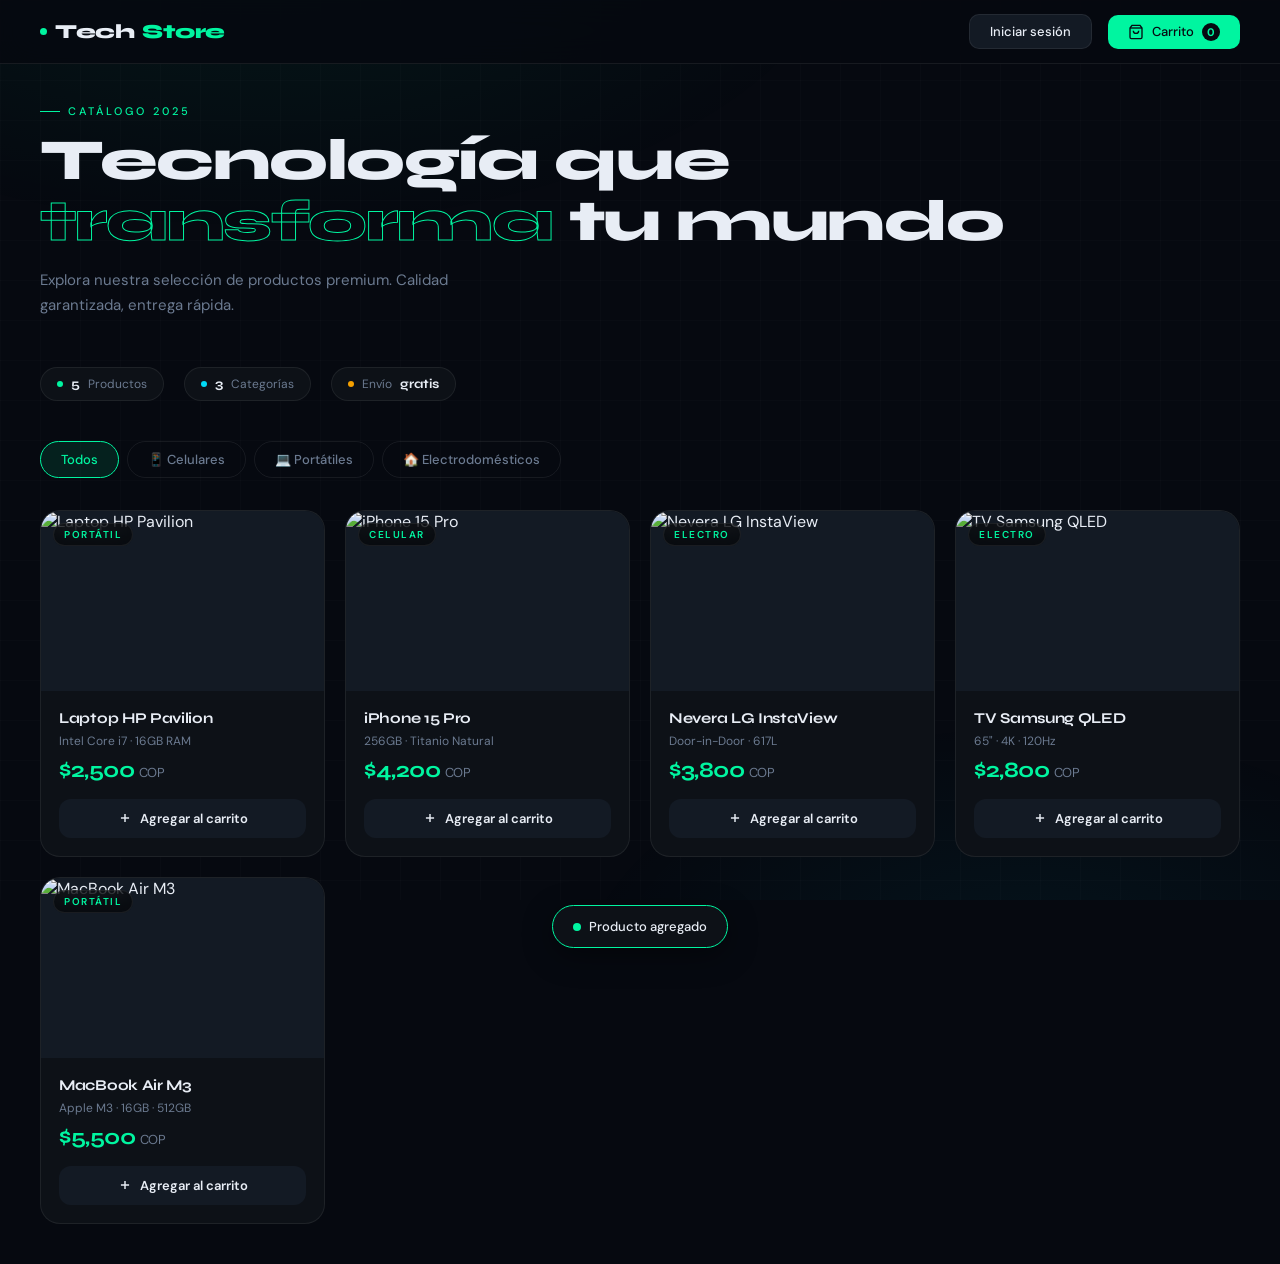
==== index.html @ e70169c5 "e" ====
<!doctype html>
<html lang="es">
  <head>
    <meta charset="UTF-8" />
    <meta name="viewport" content="width=device-width, initial-scale=1.0" />
    <title>TechStore — Electrónica Premium</title>
    <link
      href="https://fonts.googleapis.com/css2?family=Syne:wght@400;600;700;800&family=DM+Sans:ital,wght@0,300;0,400;0,500;1,300&display=swap"
      rel="stylesheet"
    />
    <style>
      :root {
        --bg: #060910;
        --surface: #0d1117;
        --surface2: #131a24;
        --border: rgba(255, 255, 255, 0.07);
        --accent: #00f5a0;
        --accent2: #00d9f5;
        --accent3: #f5a000;
        --text: #e8edf5;
        --muted: #6b7a90;
        --danger: #ff4757;
        --cart-w: 320px;
      }

      *,
      *::before,
      *::after {
        margin: 0;
        padding: 0;
        box-sizing: border-box;
      }

      html {
        scroll-behavior: smooth;
      }

      body {
        background: var(--bg);
        color: var(--text);
        font-family: "DM Sans", sans-serif;
        min-height: 100vh;
        overflow-x: hidden;
      }

      /* ── Background FX ── */
      body::before {
        content: "";
        position: fixed;
        inset: 0;
        background:
          radial-gradient(
            ellipse 80% 60% at 20% -10%,
            rgba(0, 245, 160, 0.07) 0%,
            transparent 60%
          ),
          radial-gradient(
            ellipse 60% 50% at 80% 110%,
            rgba(0, 217, 245, 0.06) 0%,
            transparent 60%
          );
        pointer-events: none;
        z-index: 0;
      }

      /* ── Grid texture ── */
      body::after {
        content: "";
        position: fixed;
        inset: 0;
        background-image:
          linear-gradient(rgba(255, 255, 255, 0.015) 1px, transparent 1px),
          linear-gradient(
            90deg,
            rgba(255, 255, 255, 0.015) 1px,
            transparent 1px
          );
        background-size: 40px 40px;
        pointer-events: none;
        z-index: 0;
      }

      /* ── Header ── */
      header {
        position: sticky;
        top: 0;
        z-index: 100;
        display: flex;
        align-items: center;
        justify-content: space-between;
        padding: 0 40px;
        height: 64px;
        background: rgba(6, 9, 16, 0.85);
        backdrop-filter: blur(20px);
        border-bottom: 1px solid var(--border);
      }

      .logo {
        font-family: "Syne", sans-serif;
        font-weight: 800;
        font-size: 20px;
        letter-spacing: -0.5px;
        display: flex;
        align-items: center;
        gap: 8px;
      }

      .logo span {
        color: var(--accent);
      }

      .logo-dot {
        width: 7px;
        height: 7px;
        background: var(--accent);
        border-radius: 50%;
        animation: pulse 2s ease-in-out infinite;
      }

      @keyframes pulse {
        0%,
        100% {
          opacity: 1;
          transform: scale(1);
        }
        50% {
          opacity: 0.4;
          transform: scale(0.7);
        }
      }

      .header-right {
        display: flex;
        align-items: center;
        gap: 16px;
      }

      .btn-login {
        font-family: "DM Sans", sans-serif;
        font-size: 13px;
        font-weight: 500;
        padding: 8px 20px;
        border-radius: 10px;
        border: 1px solid var(--border);
        background: var(--surface2);
        color: var(--text);
        cursor: pointer;
        transition: all 0.2s;
      }

      .btn-login:hover {
        border-color: var(--accent);
        color: var(--accent);
        background: rgba(0, 245, 160, 0.07);
      }

      .btn-cart {
        font-family: "DM Sans", sans-serif;
        font-size: 13px;
        font-weight: 500;
        padding: 8px 20px;
        border-radius: 10px;
        border: none;
        background: var(--accent);
        color: #060910;
        cursor: pointer;
        transition: all 0.2s;
        display: flex;
        align-items: center;
        gap: 8px;
      }

      .btn-cart:hover {
        background: #00d484;
        transform: translateY(-1px);
        box-shadow: 0 6px 24px rgba(0, 245, 160, 0.3);
      }

      .cart-badge {
        background: #060910;
        color: var(--accent);
        font-size: 11px;
        font-weight: 700;
        width: 18px;
        height: 18px;
        border-radius: 50%;
        display: flex;
        align-items: center;
        justify-content: center;
      }

      /* ── Layout ── */
      .main {
        position: relative;
        z-index: 1;
        display: flex;
        min-height: calc(100vh - 64px);
      }

      .content {
        flex: 1;
        padding: 40px;
        transition: margin-right 0.4s cubic-bezier(0.4, 0, 0.2, 1);
      }

      /* ── Hero ── */
      .hero {
        margin-bottom: 48px;
      }

      .hero-label {
        font-size: 11px;
        font-weight: 500;
        letter-spacing: 3px;
        text-transform: uppercase;
        color: var(--accent);
        margin-bottom: 12px;
        display: flex;
        align-items: center;
        gap: 8px;
      }

      .hero-label::before {
        content: "";
        display: block;
        width: 20px;
        height: 1px;
        background: var(--accent);
      }

      .hero h2 {
        font-family: "Syne", sans-serif;
        font-size: clamp(36px, 5vw, 58px);
        font-weight: 800;
        line-height: 1.05;
        letter-spacing: -1.5px;
        margin-bottom: 16px;
      }

      .hero h2 em {
        font-style: normal;
        color: transparent;
        -webkit-text-stroke: 1px var(--accent);
      }

      .hero p {
        color: var(--muted);
        font-size: 15px;
        max-width: 480px;
        line-height: 1.7;
      }

      /* ── Filters ── */
      .filters {
        display: flex;
        gap: 8px;
        margin-bottom: 32px;
        flex-wrap: wrap;
      }

      .filter-btn {
        font-family: "DM Sans", sans-serif;
        font-size: 13px;
        font-weight: 500;
        padding: 9px 20px;
        border-radius: 100px;
        border: 1px solid var(--border);
        background: transparent;
        color: var(--muted);
        cursor: pointer;
        transition: all 0.2s;
      }

      .filter-btn:hover {
        border-color: rgba(0, 245, 160, 0.4);
        color: var(--text);
        background: rgba(0, 245, 160, 0.05);
      }

      .filter-btn.active {
        border-color: var(--accent);
        color: var(--accent);
        background: rgba(0, 245, 160, 0.1);
      }

      /* ── Products Grid ── */
      .products {
        display: grid;
        grid-template-columns: repeat(auto-fill, minmax(240px, 1fr));
        gap: 20px;
      }

      /* ── Card ── */
      .card {
        background: var(--surface);
        border: 1px solid var(--border);
        border-radius: 20px;
        overflow: hidden;
        display: flex;
        flex-direction: column;
        cursor: pointer;
        transition:
          transform 0.3s cubic-bezier(0.34, 1.56, 0.64, 1),
          border-color 0.3s,
          box-shadow 0.3s;
        animation: fadeUp 0.5s ease both;
      }

      @keyframes fadeUp {
        from {
          opacity: 0;
          transform: translateY(20px);
        }
        to {
          opacity: 1;
          transform: translateY(0);
        }
      }

      .card:hover {
        transform: translateY(-6px);
        border-color: rgba(0, 245, 160, 0.25);
        box-shadow:
          0 20px 60px rgba(0, 0, 0, 0.4),
          0 0 0 1px rgba(0, 245, 160, 0.1);
      }

      .card-img {
        position: relative;
        width: 100%;
        height: 180px;
        overflow: hidden;
        background: var(--surface2);
      }

      .card-img img {
        width: 100%;
        height: 100%;
        object-fit: cover;
        transition: transform 0.5s ease;
      }

      .card:hover .card-img img {
        transform: scale(1.08);
      }

      .card-cat {
        position: absolute;
        top: 12px;
        left: 12px;
        font-size: 10px;
        font-weight: 600;
        letter-spacing: 1.5px;
        text-transform: uppercase;
        padding: 4px 10px;
        border-radius: 100px;
        background: rgba(0, 0, 0, 0.55);
        backdrop-filter: blur(8px);
        border: 1px solid var(--border);
        color: var(--accent);
      }

      .card-body {
        padding: 18px;
        flex: 1;
        display: flex;
        flex-direction: column;
      }

      .card-name {
        font-family: "Syne", sans-serif;
        font-size: 15px;
        font-weight: 700;
        margin-bottom: 4px;
        letter-spacing: -0.3px;
      }

      .card-price {
        font-size: 22px;
        font-weight: 700;
        font-family: "Syne", sans-serif;
        color: var(--accent);
        letter-spacing: -0.5px;
        margin-top: 8px;
        margin-bottom: 16px;
      }

      .card-price span {
        font-size: 13px;
        font-weight: 400;
        color: var(--muted);
        font-family: "DM Sans", sans-serif;
      }

      .btn-add {
        font-family: "DM Sans", sans-serif;
        font-size: 13px;
        font-weight: 600;
        padding: 11px;
        border-radius: 12px;
        border: none;
        background: var(--surface2);
        color: var(--text);
        cursor: pointer;
        transition: all 0.2s;
        display: flex;
        align-items: center;
        justify-content: center;
        gap: 8px;
        margin-top: auto;
      }

      .btn-add:hover {
        background: var(--accent);
        color: #060910;
        box-shadow: 0 4px 20px rgba(0, 245, 160, 0.3);
      }

      .btn-add svg {
        flex-shrink: 0;
      }

      /* ── Cart Drawer ── */
      .cart-drawer {
        position: fixed;
        top: 64px;
        right: 0;
        width: var(--cart-w);
        height: calc(100vh - 64px);
        background: var(--surface);
        border-left: 1px solid var(--border);
        display: flex;
        flex-direction: column;
        transform: translateX(100%);
        transition: transform 0.4s cubic-bezier(0.4, 0, 0.2, 1);
        z-index: 90;
      }

      .cart-drawer.open {
        transform: translateX(0);
      }

      .cart-header {
        padding: 24px;
        border-bottom: 1px solid var(--border);
        display: flex;
        align-items: center;
        justify-content: space-between;
      }

      .cart-title {
        font-family: "Syne", sans-serif;
        font-size: 16px;
        font-weight: 700;
      }

      .btn-close-cart {
        width: 32px;
        height: 32px;
        border-radius: 8px;
        border: 1px solid var(--border);
        background: transparent;
        color: var(--muted);
        cursor: pointer;
        font-size: 16px;
        display: flex;
        align-items: center;
        justify-content: center;
        transition: all 0.2s;
      }

      .btn-close-cart:hover {
        border-color: var(--danger);
        color: var(--danger);
      }

      .cart-items {
        flex: 1;
        overflow-y: auto;
        padding: 20px;
        display: flex;
        flex-direction: column;
        gap: 12px;
      }

      .cart-items::-webkit-scrollbar {
        width: 4px;
      }
      .cart-items::-webkit-scrollbar-thumb {
        background: var(--border);
        border-radius: 4px;
      }

      .cart-item {
        display: flex;
        align-items: center;
        gap: 12px;
        padding: 12px;
        background: var(--surface2);
        border: 1px solid var(--border);
        border-radius: 14px;
        animation: slideIn 0.3s ease both;
      }

      @keyframes slideIn {
        from {
          opacity: 0;
          transform: translateX(20px);
        }
        to {
          opacity: 1;
          transform: translateX(0);
        }
      }

      .cart-item-img {
        width: 48px;
        height: 48px;
        border-radius: 10px;
        object-fit: cover;
        background: var(--bg);
        flex-shrink: 0;
      }

      .cart-item-info {
        flex: 1;
        min-width: 0;
      }

      .cart-item-name {
        font-size: 13px;
        font-weight: 600;
        font-family: "Syne", sans-serif;
        white-space: nowrap;
        overflow: hidden;
        text-overflow: ellipsis;
      }

      .cart-item-price {
        font-size: 12px;
        color: var(--accent);
        margin-top: 2px;
      }

      .btn-remove {
        width: 26px;
        height: 26px;
        border-radius: 7px;
        border: 1px solid var(--border);
        background: transparent;
        color: var(--muted);
        cursor: pointer;
        font-size: 13px;
        display: flex;
        align-items: center;
        justify-content: center;
        flex-shrink: 0;
        transition: all 0.2s;
      }

      .btn-remove:hover {
        border-color: var(--danger);
        color: var(--danger);
        background: rgba(255, 71, 87, 0.08);
      }

      .cart-empty {
        text-align: center;
        padding: 60px 20px;
        color: var(--muted);
      }

      .cart-empty-icon {
        font-size: 40px;
        margin-bottom: 12px;
        opacity: 0.4;
      }

      .cart-empty p {
        font-size: 14px;
      }

      .cart-footer {
        padding: 20px;
        border-top: 1px solid var(--border);
      }

      .cart-total {
        display: flex;
        justify-content: space-between;
        align-items: center;
        margin-bottom: 16px;
      }

      .cart-total-label {
        font-size: 13px;
        color: var(--muted);
      }

      .cart-total-amount {
        font-family: "Syne", sans-serif;
        font-size: 22px;
        font-weight: 800;
        color: var(--accent);
      }

      .btn-checkout {
        width: 100%;
        padding: 14px;
        border-radius: 14px;
        border: none;
        background: linear-gradient(135deg, var(--accent), var(--accent2));
        color: #060910;
        font-family: "Syne", sans-serif;
        font-size: 14px;
        font-weight: 700;
        cursor: pointer;
        transition: all 0.2s;
        letter-spacing: 0.3px;
      }

      .btn-checkout:hover {
        transform: translateY(-2px);
        box-shadow: 0 8px 30px rgba(0, 245, 160, 0.35);
      }

      /* ── Modal ── */
      .modal-overlay {
        position: fixed;
        inset: 0;
        background: rgba(0, 0, 0, 0.7);
        backdrop-filter: blur(8px);
        display: none;
        align-items: center;
        justify-content: center;
        z-index: 200;
      }

      .modal-overlay.open {
        display: flex;
        animation: fadeIn 0.2s ease;
      }

      @keyframes fadeIn {
        from {
          opacity: 0;
        }
        to {
          opacity: 1;
        }
      }

      .modal {
        background: var(--surface);
        border: 1px solid var(--border);
        border-radius: 24px;
        width: 360px;
        padding: 32px;
        animation: scaleIn 0.25s cubic-bezier(0.34, 1.56, 0.64, 1);
      }

      @keyframes scaleIn {
        from {
          opacity: 0;
          transform: scale(0.92);
        }
        to {
          opacity: 1;
          transform: scale(1);
        }
      }

      .modal-logo {
        font-family: "Syne", sans-serif;
        font-size: 22px;
        font-weight: 800;
        margin-bottom: 6px;
      }

      .modal-logo span {
        color: var(--accent);
      }

      .modal p {
        font-size: 13px;
        color: var(--muted);
        margin-bottom: 28px;
      }

      .input-group {
        margin-bottom: 14px;
      }

      .input-group label {
        display: block;
        font-size: 11px;
        font-weight: 600;
        letter-spacing: 1px;
        text-transform: uppercase;
        color: var(--muted);
        margin-bottom: 7px;
      }

      .input-group input {
        width: 100%;
        padding: 12px 16px;
        background: var(--surface2);
        border: 1px solid var(--border);
        border-radius: 12px;
        color: var(--text);
        font-family: "DM Sans", sans-serif;
        font-size: 14px;
        outline: none;
        transition: border-color 0.2s;
      }

      .input-group input:focus {
        border-color: var(--accent);
        box-shadow: 0 0 0 3px rgba(0, 245, 160, 0.1);
      }

      .modal-btns {
        display: flex;
        gap: 10px;
        margin-top: 20px;
      }

      .btn-cancel {
        flex: 1;
        padding: 12px;
        border-radius: 12px;
        border: 1px solid var(--border);
        background: transparent;
        color: var(--muted);
        font-family: "DM Sans", sans-serif;
        font-size: 14px;
        cursor: pointer;
        transition: all 0.2s;
      }

      .btn-cancel:hover {
        color: var(--text);
        border-color: rgba(255, 255, 255, 0.2);
      }

      .btn-submit {
        flex: 2;
        padding: 12px;
        border-radius: 12px;
        border: none;
        background: var(--accent);
        color: #060910;
        font-family: "Syne", sans-serif;
        font-size: 14px;
        font-weight: 700;
        cursor: pointer;
        transition: all 0.2s;
      }

      .btn-submit:hover {
        background: #00d484;
        box-shadow: 0 4px 20px rgba(0, 245, 160, 0.3);
      }

      /* ── Toast ── */
      .toast {
        position: fixed;
        bottom: 32px;
        left: 50%;
        transform: translateX(-50%) translateY(80px);
        background: var(--surface);
        border: 1px solid var(--accent);
        color: var(--text);
        padding: 12px 20px;
        border-radius: 100px;
        font-size: 13px;
        font-weight: 500;
        z-index: 999;
        transition: transform 0.4s cubic-bezier(0.34, 1.56, 0.64, 1);
        display: flex;
        align-items: center;
        gap: 8px;
        white-space: nowrap;
        box-shadow: 0 8px 30px rgba(0, 0, 0, 0.4);
      }

      .toast.show {
        transform: translateX(-50%) translateY(0);
      }
      .toast .toast-dot {
        width: 8px;
        height: 8px;
        background: var(--accent);
        border-radius: 50%;
      }

      /* ── Stats bar ── */
      .stats {
        display: flex;
        gap: 20px;
        margin-bottom: 40px;
        flex-wrap: wrap;
      }

      .stat-pill {
        display: flex;
        align-items: center;
        gap: 8px;
        padding: 8px 16px;
        background: var(--surface);
        border: 1px solid var(--border);
        border-radius: 100px;
        font-size: 12px;
        color: var(--muted);
      }

      .stat-pill strong {
        color: var(--text);
        font-family: "Syne", sans-serif;
        font-size: 13px;
      }

      .stat-dot {
        width: 6px;
        height: 6px;
        border-radius: 50%;
        background: var(--accent);
      }
    </style>
  </head>
  <body>
    <!-- Header -->
    <header>
      <div class="logo">
        <div class="logo-dot"></div>
        Tech<span>Store</span>
      </div>
      <div class="header-right">
        <button class="btn-login" onclick="openLogin()">Iniciar sesión</button>
        <button class="btn-cart" onclick="toggleCart()">
          <svg
            width="16"
            height="16"
            fill="none"
            stroke="currentColor"
            stroke-width="2"
            viewBox="0 0 24 24"
          >
            <path d="M6 2L3 6v14a2 2 0 002 2h14a2 2 0 002-2V6l-3-4z" />
            <line x1="3" y1="6" x2="21" y2="6" />
            <path d="M16 10a4 4 0 01-8 0" />
          </svg>
          Carrito
          <div class="cart-badge" id="cartCount">0</div>
        </button>
      </div>
    </header>

    <div class="main">
      <!-- Content -->
      <div class="content" id="content">
        <!-- Hero -->
        <div class="hero">
          <div class="hero-label">Catálogo 2025</div>
          <h2>Tecnología que<br /><em>transforma</em> tu mundo</h2>
          <p>
            Explora nuestra selección de productos premium. Calidad garantizada,
            entrega rápida.
          </p>
        </div>

        <!-- Stats -->
        <div class="stats">
          <div class="stat-pill">
            <div class="stat-dot"></div>
            <strong>5</strong> Productos
          </div>
          <div class="stat-pill">
            <div class="stat-dot" style="background: var(--accent2)"></div>
            <strong>3</strong> Categorías
          </div>
          <div class="stat-pill">
            <div class="stat-dot" style="background: var(--accent3)"></div>
            Envío <strong>gratis</strong>
          </div>
        </div>

        <!-- Filters -->
        <div class="filters">
          <button
            class="filter-btn active"
            onclick="filterProducts('all', this)"
          >
            Todos
          </button>
          <button
            class="filter-btn"
            onclick="filterProducts('celulares', this)"
          >
            📱 Celulares
          </button>
          <button
            class="filter-btn"
            onclick="filterProducts('portatiles', this)"
          >
            💻 Portátiles
          </button>
          <button
            class="filter-btn"
            onclick="filterProducts('electrodomesticos', this)"
          >
            🏠 Electrodomésticos
          </button>
        </div>

        <!-- Products -->
        <div class="products" id="products"></div>
      </div>

      <!-- Cart Drawer -->
      <div class="cart-drawer" id="cartDrawer">
        <div class="cart-header">
          <div class="cart-title">Tu carrito</div>
          <button class="btn-close-cart" onclick="toggleCart()">✕</button>
        </div>
        <div class="cart-items" id="cartItems">
          <div class="cart-empty">
            <div class="cart-empty-icon">🛒</div>
            <p>Tu carrito está vacío</p>
          </div>
        </div>
        <div class="cart-footer">
          <div class="cart-total">
            <span class="cart-total-label">Total</span>
            <span class="cart-total-amount" id="cartTotal">$0</span>
          </div>
          <button class="btn-checkout" onclick="checkout()">
            Finalizar compra →
          </button>
        </div>
      </div>
    </div>

    <!-- Login Modal -->
    <div class="modal-overlay" id="loginModal" onclick="closeLogin(event)">
      <div class="modal">
        <div class="modal-logo">Tech<span>Store</span></div>
        <p>Accede a tu cuenta para continuar</p>
        <div class="input-group">
          <label>Correo electrónico</label>
          <input type="email" id="email" placeholder="tu@correo.com" />
        </div>
        <div class="input-group">
          <label>Contraseña</label>
          <input type="password" id="password" placeholder="••••••••" />
        </div>
        <div class="modal-btns">
          <button class="btn-cancel" onclick="closeLogin()">Cancelar</button>
          <button class="btn-submit" onclick="login()">Ingresar →</button>
        </div>
      </div>
    </div>

    <!-- Toast -->
    <div class="toast" id="toast">
      <div class="toast-dot"></div>
      <span id="toastMsg">Producto agregado</span>
    </div>

    <script>
      const products = [
        {
          id: 1,
          name: "Laptop HP Pavilion",
          category: "portatiles",
          price: 2500,
          img: "https://images.unsplash.com/photo-1525547719571-a2d4ac8945e2?w=400&q=80",
          desc: "Intel Core i7 · 16GB RAM",
        },
        {
          id: 2,
          name: "iPhone 15 Pro",
          category: "celulares",
          price: 4200,
          img: "https://images.unsplash.com/photo-1632661674596-df8be070a5c5?w=400&q=80",
          desc: "256GB · Titanio Natural",
        },
        {
          id: 3,
          name: "Nevera LG InstaView",
          category: "electrodomesticos",
          price: 3800,
          img: "https://images.unsplash.com/photo-1571175443880-49e1d25b2bc5?w=400&q=80",
          desc: "Door-in-Door · 617L",
        },
        {
          id: 4,
          name: "TV Samsung QLED",
          category: "electrodomesticos",
          price: 2800,
          img: "https://images.unsplash.com/photo-1593359677879-a4bb92f829d1?w=400&q=80",
          desc: '65" · 4K · 120Hz',
        },
        {
          id: 5,
          name: "MacBook Air M3",
          category: "portatiles",
          price: 5500,
          img: "https://images.unsplash.com/photo-1611186871348-b1ce696e52c9?w=400&q=80",
          desc: "Apple M3 · 16GB · 512GB",
        },
      ];

      const catLabels = {
        celulares: "Celular",
        portatiles: "Portátil",
        electrodomesticos: "Electro",
      };
      let cart = [];
      let currentFilter = "all";
      let cartOpen = false;

      function renderProducts() {
        const container = document.getElementById("products");
        const filtered =
          currentFilter === "all"
            ? products
            : products.filter((p) => p.category === currentFilter);

        container.innerHTML = filtered
          .map(
            (p, i) => `
      <div class="card" style="animation-delay:${i * 0.07}s">
        <div class="card-img">
          <img src="${p.img}" alt="${p.name}" loading="lazy" />
          <span class="card-cat">${catLabels[p.category]}</span>
        </div>
        <div class="card-body">
          <div class="card-name">${p.name}</div>
          <div style="font-size:12px; color:var(--muted); margin-top:2px;">${p.desc}</div>
          <div class="card-price">$${p.price.toLocaleString()} <span>COP</span></div>
          <button class="btn-add" onclick="addToCart(${p.id})">
            <svg width="14" height="14" fill="none" stroke="currentColor" stroke-width="2.5" viewBox="0 0 24 24"><line x1="12" y1="5" x2="12" y2="19"/><line x1="5" y1="12" x2="19" y2="12"/></svg>
            Agregar al carrito
          </button>
        </div>
      </div>
    `,
          )
          .join("");
      }

      function filterProducts(cat, btn) {
        currentFilter = cat;
        document
          .querySelectorAll(".filter-btn")
          .forEach((b) => b.classList.remove("active"));
        btn.classList.add("active");
        renderProducts();
      }

      function addToCart(id) {
        const p = products.find((p) => p.id === id);
        cart.push({ ...p, uid: Date.now() });
        renderCart();
        showToast(`${p.name} agregado 🛒`);
        if (!cartOpen) toggleCart();
      }

      function removeFromCart(uid) {
        cart = cart.filter((i) => i.uid !== uid);
        renderCart();
      }

      function renderCart() {
        const el = document.getElementById("cartItems");
        const count = document.getElementById("cartCount");
        const total = document.getElementById("cartTotal");

        count.textContent = cart.length;
        total.textContent =
          "$" + cart.reduce((s, i) => s + i.price, 0).toLocaleString();

        if (!cart.length) {
          el.innerHTML = `<div class="cart-empty"><div class="cart-empty-icon">🛒</div><p>Tu carrito está vacío</p></div>`;
          return;
        }

        el.innerHTML = cart
          .map(
            (item) => `
      <div class="cart-item">
        <img class="cart-item-img" src="${item.img}" alt="${item.name}" />
        <div class="cart-item-info">
          <div class="cart-item-name">${item.name}</div>
          <div class="cart-item-price">$${item.price.toLocaleString()}</div>
        </div>
        <button class="btn-remove" onclick="removeFromCart(${item.uid})">✕</button>
      </div>
    `,
          )
          .join("");
      }

      function toggleCart() {
        cartOpen = !cartOpen;
        document
          .getElementById("cartDrawer")
          .classList.toggle("open", cartOpen);
      }

      function showToast(msg) {
        const t = document.getElementById("toast");
        document.getElementById("toastMsg").textContent = msg;
        t.classList.add("show");
        setTimeout(() => t.classList.remove("show"), 2800);
      }

      function openLogin() {
        document.getElementById("loginModal").classList.add("open");
      }

      function closeLogin(e) {
        if (!e || e.target === document.getElementById("loginModal")) {
          document.getElementById("loginModal").classList.remove("open");
        }
      }

      function login() {
        document.getElementById("loginModal").classList.remove("open");
        showToast("¡Bienvenido de nuevo! 👋");
      }

      function checkout() {
        if (!cart.length) {
          showToast("Agrega productos primero");
          return;
        }
        showToast(`Procesando ${cart.length} producto(s)... ✓`);
      }

      renderProducts();
    </script>
  </body>
</html>
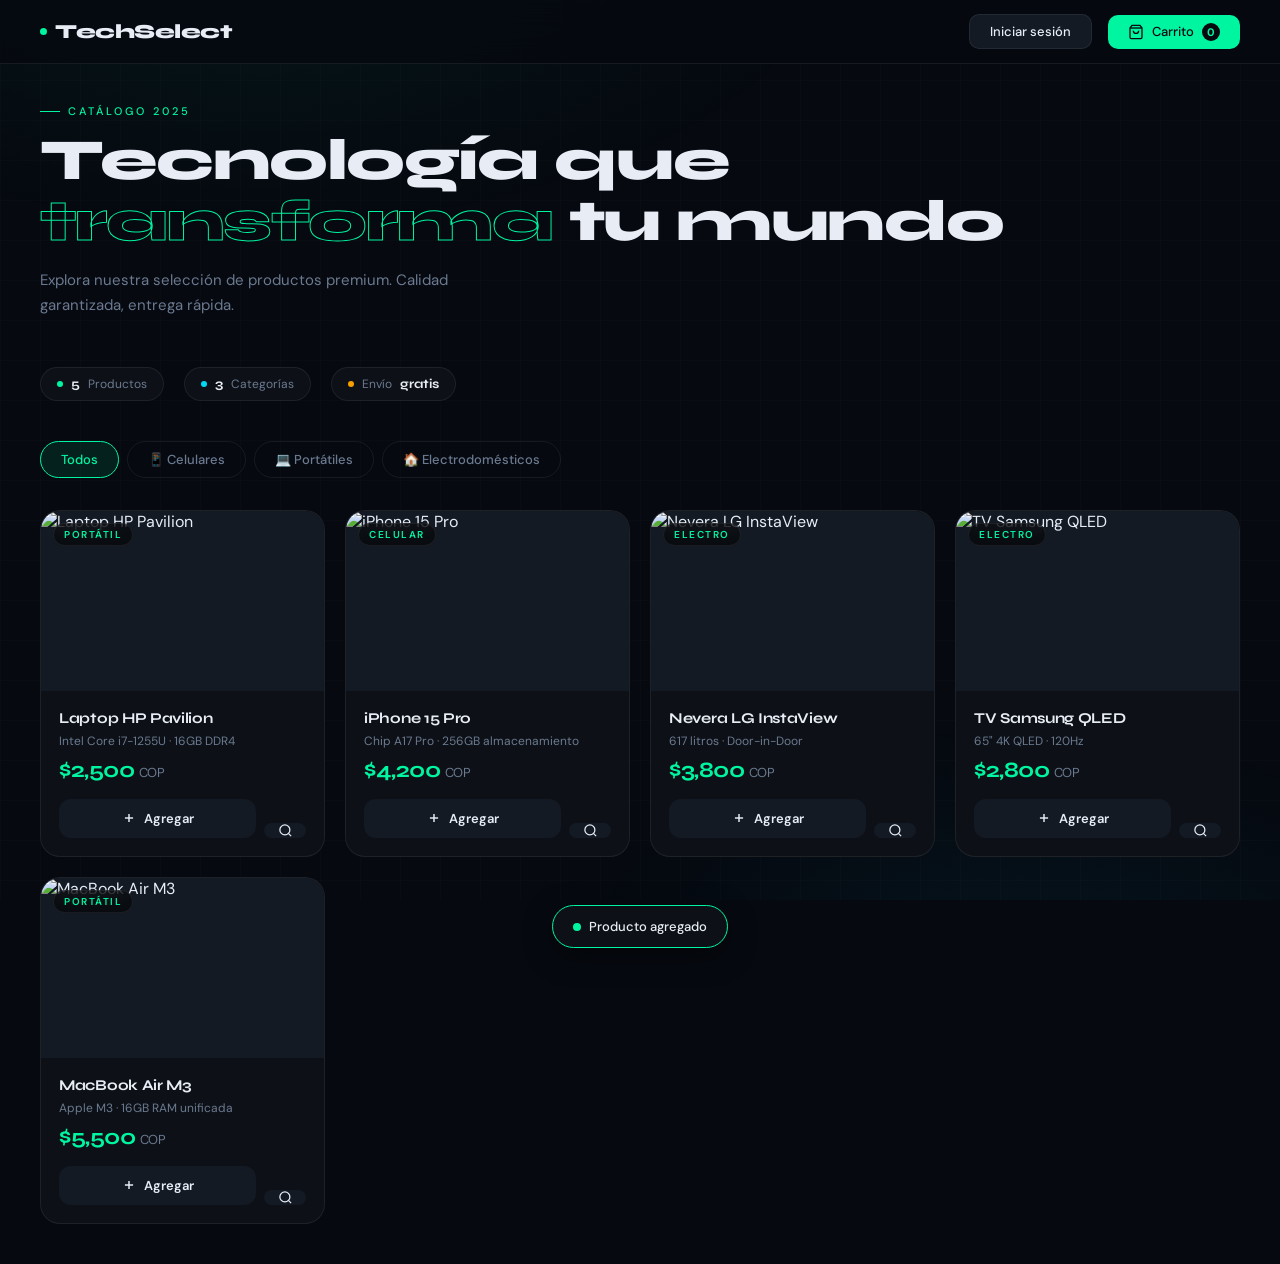
==== commit 53fe1156: "f" ====
--- a/index.html
+++ b/index.html
@@ -3,7 +3,7 @@
   <head>
     <meta charset="UTF-8" />
     <meta name="viewport" content="width=device-width, initial-scale=1.0" />
-    <title>TechStore — Electrónica Premium</title>
+    <title>TechSelect — Electrónica Premium</title>
     <link
       href="https://fonts.googleapis.com/css2?family=Syne:wght@400;600;700;800&family=DM+Sans:ital,wght@0,300;0,400;0,500;1,300&display=swap"
       rel="stylesheet"
@@ -826,6 +826,358 @@
         border-radius: 50%;
         background: var(--accent);
       }
+
+      /* ── User Badge (header) ── */
+      .user-badge {
+        display: flex;
+        align-items: center;
+        gap: 10px;
+        padding: 6px 14px 6px 8px;
+        background: var(--surface2);
+        border: 1px solid var(--border);
+        border-radius: 100px;
+        font-size: 13px;
+      }
+
+      .user-avatar {
+        width: 28px;
+        height: 28px;
+        border-radius: 50%;
+        display: flex;
+        align-items: center;
+        justify-content: center;
+        font-size: 12px;
+        font-weight: 700;
+        flex-shrink: 0;
+      }
+
+      .user-avatar.admin {
+        background: rgba(245, 160, 0, 0.2);
+        color: var(--accent3);
+        border: 1px solid rgba(245, 160, 0, 0.3);
+      }
+      .user-avatar.cliente {
+        background: rgba(0, 245, 160, 0.15);
+        color: var(--accent);
+        border: 1px solid rgba(0, 245, 160, 0.3);
+      }
+
+      .user-name {
+        font-weight: 500;
+        color: var(--text);
+      }
+
+      .role-tag {
+        font-size: 10px;
+        font-weight: 700;
+        letter-spacing: 1px;
+        text-transform: uppercase;
+        padding: 2px 8px;
+        border-radius: 100px;
+      }
+
+      .role-tag.admin {
+        background: rgba(245, 160, 0, 0.15);
+        color: var(--accent3);
+        border: 1px solid rgba(245, 160, 0, 0.25);
+      }
+      .role-tag.cliente {
+        background: rgba(0, 245, 160, 0.1);
+        color: var(--accent);
+        border: 1px solid rgba(0, 245, 160, 0.2);
+      }
+
+      .btn-logout {
+        background: transparent;
+        border: none;
+        color: var(--muted);
+        cursor: pointer;
+        font-size: 12px;
+        padding: 2px 6px;
+        border-radius: 6px;
+        transition: color 0.2s;
+      }
+      .btn-logout:hover {
+        color: var(--danger);
+      }
+
+      /* ── Login error ── */
+      .login-error {
+        background: rgba(255, 71, 87, 0.1);
+        border: 1px solid rgba(255, 71, 87, 0.3);
+        border-radius: 10px;
+        padding: 10px 14px;
+        font-size: 13px;
+        color: var(--danger);
+        display: none;
+        margin-bottom: 14px;
+      }
+
+      /* ── Admin panel banner ── */
+      .admin-banner {
+        display: none;
+        background: linear-gradient(
+          135deg,
+          rgba(245, 160, 0, 0.08),
+          rgba(245, 160, 0, 0.03)
+        );
+        border: 1px solid rgba(245, 160, 0, 0.2);
+        border-radius: 16px;
+        padding: 16px 20px;
+        margin-bottom: 28px;
+        align-items: center;
+        gap: 14px;
+      }
+
+      .admin-banner.visible {
+        display: flex;
+      }
+
+      .admin-banner-icon {
+        font-size: 22px;
+      }
+
+      .admin-banner-text strong {
+        font-family: "Syne", sans-serif;
+        font-size: 14px;
+        color: var(--accent3);
+        display: block;
+      }
+
+      .admin-banner-text span {
+        font-size: 12px;
+        color: var(--muted);
+      }
+
+      /* ── Admin card overlay ── */
+      .card-admin-actions {
+        display: none;
+        position: absolute;
+        top: 10px;
+        right: 10px;
+        gap: 6px;
+      }
+
+      .card-admin-actions.visible {
+        display: flex;
+      }
+
+      .btn-admin-action {
+        width: 28px;
+        height: 28px;
+        border-radius: 8px;
+        border: 1px solid var(--border);
+        background: rgba(6, 9, 16, 0.75);
+        backdrop-filter: blur(6px);
+        color: var(--muted);
+        cursor: pointer;
+        font-size: 12px;
+        display: flex;
+        align-items: center;
+        justify-content: center;
+        transition: all 0.2s;
+      }
+
+      .btn-admin-action:hover {
+        color: var(--accent3);
+        border-color: rgba(245, 160, 0, 0.4);
+      }
+
+      /* ── Product Detail Modal ── */
+      .product-modal-overlay {
+        position: fixed;
+        inset: 0;
+        background: rgba(0, 0, 0, 0.75);
+        backdrop-filter: blur(10px);
+        display: none;
+        align-items: center;
+        justify-content: center;
+        z-index: 300;
+        padding: 20px;
+      }
+
+      .product-modal-overlay.open {
+        display: flex;
+        animation: fadeIn 0.2s ease;
+      }
+
+      .product-modal {
+        background: var(--surface);
+        border: 1px solid var(--border);
+        border-radius: 28px;
+        width: 100%;
+        max-width: 680px;
+        overflow: hidden;
+        animation: scaleIn 0.3s cubic-bezier(0.34, 1.56, 0.64, 1);
+        display: flex;
+        flex-direction: column;
+      }
+
+      .pm-image {
+        position: relative;
+        width: 100%;
+        height: 260px;
+        overflow: hidden;
+        background: var(--surface2);
+      }
+
+      .pm-image img {
+        width: 100%;
+        height: 100%;
+        object-fit: cover;
+      }
+
+      .pm-image-overlay {
+        position: absolute;
+        inset: 0;
+        background: linear-gradient(
+          to top,
+          rgba(13, 17, 23, 0.9) 0%,
+          transparent 50%
+        );
+      }
+
+      .pm-close {
+        position: absolute;
+        top: 16px;
+        right: 16px;
+        width: 36px;
+        height: 36px;
+        border-radius: 10px;
+        border: 1px solid rgba(255, 255, 255, 0.15);
+        background: rgba(0, 0, 0, 0.5);
+        backdrop-filter: blur(8px);
+        color: #fff;
+        cursor: pointer;
+        font-size: 15px;
+        display: flex;
+        align-items: center;
+        justify-content: center;
+        transition: all 0.2s;
+      }
+
+      .pm-close:hover {
+        background: rgba(255, 71, 87, 0.3);
+        border-color: var(--danger);
+      }
+
+      .pm-cat-badge {
+        position: absolute;
+        bottom: 16px;
+        left: 20px;
+        font-size: 10px;
+        font-weight: 700;
+        letter-spacing: 1.5px;
+        text-transform: uppercase;
+        padding: 5px 12px;
+        border-radius: 100px;
+        background: rgba(0, 245, 160, 0.15);
+        border: 1px solid rgba(0, 245, 160, 0.3);
+        color: var(--accent);
+      }
+
+      .pm-body {
+        padding: 28px;
+      }
+
+      .pm-name {
+        font-family: "Syne", sans-serif;
+        font-size: 26px;
+        font-weight: 800;
+        letter-spacing: -0.5px;
+        margin-bottom: 6px;
+      }
+
+      .pm-desc {
+        color: var(--muted);
+        font-size: 14px;
+        margin-bottom: 20px;
+        line-height: 1.6;
+      }
+
+      .pm-specs {
+        display: flex;
+        flex-wrap: wrap;
+        gap: 8px;
+        margin-bottom: 24px;
+      }
+
+      .pm-spec {
+        padding: 6px 14px;
+        background: var(--surface2);
+        border: 1px solid var(--border);
+        border-radius: 8px;
+        font-size: 12px;
+        color: var(--muted);
+      }
+
+      .pm-footer {
+        display: flex;
+        align-items: center;
+        justify-content: space-between;
+        gap: 16px;
+      }
+
+      .pm-price {
+        font-family: "Syne", sans-serif;
+        font-size: 32px;
+        font-weight: 800;
+        color: var(--accent);
+        letter-spacing: -1px;
+      }
+
+      .pm-price small {
+        font-size: 14px;
+        color: var(--muted);
+        font-family: "DM Sans", sans-serif;
+        font-weight: 400;
+      }
+
+      .pm-actions {
+        display: flex;
+        gap: 10px;
+      }
+
+      .btn-pm-cart {
+        padding: 13px 28px;
+        border-radius: 14px;
+        border: none;
+        background: var(--accent);
+        color: #060910;
+        font-family: "Syne", sans-serif;
+        font-size: 14px;
+        font-weight: 700;
+        cursor: pointer;
+        transition: all 0.2s;
+        white-space: nowrap;
+      }
+
+      .btn-pm-cart:hover {
+        background: #00d484;
+        transform: translateY(-1px);
+        box-shadow: 0 6px 24px rgba(0, 245, 160, 0.3);
+      }
+
+      .btn-pm-wish {
+        width: 46px;
+        height: 46px;
+        border-radius: 14px;
+        border: 1px solid var(--border);
+        background: var(--surface2);
+        color: var(--muted);
+        cursor: pointer;
+        font-size: 18px;
+        display: flex;
+        align-items: center;
+        justify-content: center;
+        transition: all 0.2s;
+        flex-shrink: 0;
+      }
+
+      .btn-pm-wish:hover {
+        border-color: #ff6b81;
+        color: #ff6b81;
+      }
     </style>
   </head>
   <body>
@@ -833,10 +1185,14 @@
     <header>
       <div class="logo">
         <div class="logo-dot"></div>
-        Tech<span>Store</span>
+        TechSelect</span>
       </div>
       <div class="header-right">
-        <button class="btn-login" onclick="openLogin()">Iniciar sesión</button>
+        <div id="headerAuth">
+          <button class="btn-login" onclick="openLogin()">
+            Iniciar sesión
+          </button>
+        </div>
         <button class="btn-cart" onclick="toggleCart()">
           <svg
             width="16"
@@ -882,6 +1238,15 @@
           <div class="stat-pill">
             <div class="stat-dot" style="background: var(--accent3)"></div>
             Envío <strong>gratis</strong>
+          </div>
+        </div>
+
+        <!-- Admin Banner -->
+        <div class="admin-banner" id="adminBanner">
+          <div class="admin-banner-icon">⚙️</div>
+          <div class="admin-banner-text">
+            <strong>Panel de Administrador</strong>
+            <span>Puedes ver las acciones de edición en cada producto</span>
           </div>
         </div>
 
@@ -944,8 +1309,13 @@
     <!-- Login Modal -->
     <div class="modal-overlay" id="loginModal" onclick="closeLogin(event)">
       <div class="modal">
-        <div class="modal-logo">Tech<span>Store</span></div>
+        <div class="modal-logo">TechSelect</Select></span></div>
         <p>Accede a tu cuenta para continuar</p>
+
+        <div class="login-error" id="loginError">
+          ❌ Correo o contraseña incorrectos
+        </div>
+
         <div class="input-group">
           <label>Correo electrónico</label>
           <input type="email" id="email" placeholder="tu@correo.com" />
@@ -954,6 +1324,34 @@
           <label>Contraseña</label>
           <input type="password" id="password" placeholder="••••••••" />
         </div>
+
+        <div
+          style="
+            margin: 12px 0 4px;
+            padding: 12px;
+            background: var(--surface2);
+            border: 1px solid var(--border);
+            border-radius: 12px;
+            font-size: 12px;
+            color: var(--muted);
+            line-height: 1.9;
+          "
+        >
+          <strong
+            style="
+              color: var(--accent3);
+              font-size: 11px;
+              letter-spacing: 1px;
+              text-transform: uppercase;
+            "
+            >Cuentas de prueba</strong
+          ><br />
+          <strong style="color: var(--accent3)">admin@tech.com</strong> /
+          admin123 — Administrador<br />
+          <strong style="color: var(--accent)">cliente@tech.com</strong> /
+          cliente123 — Cliente
+        </div>
+
         <div class="modal-btns">
           <button class="btn-cancel" onclick="closeLogin()">Cancelar</button>
           <button class="btn-submit" onclick="login()">Ingresar →</button>
@@ -961,6 +1359,36 @@
       </div>
     </div>
 
+    <!-- Product Detail Modal -->
+    <div
+      class="product-modal-overlay"
+      id="productModal"
+      onclick="closeProductModal(event)"
+    >
+      <div class="product-modal" id="productModalBox">
+        <div class="pm-image">
+          <img id="pmImg" src="" alt="" />
+          <div class="pm-image-overlay"></div>
+          <button class="pm-close" onclick="closeProductModal()">✕</button>
+          <span class="pm-cat-badge" id="pmCat"></span>
+        </div>
+        <div class="pm-body">
+          <div class="pm-name" id="pmName"></div>
+          <div class="pm-desc" id="pmDesc"></div>
+          <div class="pm-specs" id="pmSpecs"></div>
+          <div class="pm-footer">
+            <div class="pm-price" id="pmPrice"></div>
+            <div class="pm-actions">
+              <button class="btn-pm-wish" title="Guardar">♡</button>
+              <button class="btn-pm-cart" id="pmCartBtn">
+                Agregar al carrito →
+              </button>
+            </div>
+          </div>
+        </div>
+      </div>
+    </div>
+
     <!-- Toast -->
     <div class="toast" id="toast">
       <div class="toast-dot"></div>
@@ -968,46 +1396,99 @@
     </div>
 
     <script>
+      /* ── Mock users DB ── */
+      const USERS = [
+        {
+          id: 1,
+          name: "Admin",
+          email: "admin@tech.com",
+          password: "admin123",
+          role: "admin",
+        },
+        {
+          id: 2,
+          name: "Cliente",
+          email: "cliente@tech.com",
+          password: "cliente123",
+          role: "cliente",
+        },
+      ];
+
       const products = [
         {
           id: 1,
           name: "Laptop HP Pavilion",
           category: "portatiles",
           price: 2500,
-          img: "https://images.unsplash.com/photo-1525547719571-a2d4ac8945e2?w=400&q=80",
-          desc: "Intel Core i7 · 16GB RAM",
+          img: "https://images.unsplash.com/photo-1525547719571-a2d4ac8945e2?w=800&q=80",
+          desc: "Potencia y rendimiento para trabajo y estudio. Diseño delgado con pantalla IPS Full HD.",
+          specs: [
+            "Intel Core i7-1255U",
+            "16GB DDR4",
+            "512GB SSD NVMe",
+            '15.6" Full HD',
+            "Windows 11",
+          ],
         },
         {
           id: 2,
           name: "iPhone 15 Pro",
           category: "celulares",
           price: 4200,
-          img: "https://images.unsplash.com/photo-1632661674596-df8be070a5c5?w=400&q=80",
-          desc: "256GB · Titanio Natural",
+          img: "https://images.unsplash.com/photo-1632661674596-df8be070a5c5?w=800&q=80",
+          desc: "El iPhone más avanzado. Chip A17 Pro, cámara de 48MP y titanio de grado aeroespacial.",
+          specs: [
+            "Chip A17 Pro",
+            "256GB almacenamiento",
+            "Titanio Natural",
+            "Cámara 48MP",
+            "USB-C",
+          ],
         },
         {
           id: 3,
           name: "Nevera LG InstaView",
           category: "electrodomesticos",
           price: 3800,
-          img: "https://images.unsplash.com/photo-1571175443880-49e1d25b2bc5?w=400&q=80",
-          desc: "Door-in-Door · 617L",
+          img: "https://images.unsplash.com/photo-1571175443880-49e1d25b2bc5?w=800&q=80",
+          desc: "Tecnología Door-in-Door con panel de vidrio iluminado. Ahorro energético clase A++.",
+          specs: [
+            "617 litros",
+            "Door-in-Door",
+            "Clase A++",
+            "No Frost Total",
+            "Dispensador de agua",
+          ],
         },
         {
           id: 4,
           name: "TV Samsung QLED",
           category: "electrodomesticos",
           price: 2800,
-          img: "https://images.unsplash.com/photo-1593359677879-a4bb92f829d1?w=400&q=80",
-          desc: '65" · 4K · 120Hz',
+          img: "https://images.unsplash.com/photo-1593359677879-a4bb92f829d1?w=800&q=80",
+          desc: "Pantalla QLED 4K con 120Hz y procesador Neural Quantum. Experiencia cinematográfica.",
+          specs: [
+            '65" 4K QLED',
+            "120Hz",
+            "HDR10+",
+            "Neural Quantum 4K",
+            "Smart TV Tizen",
+          ],
         },
         {
           id: 5,
           name: "MacBook Air M3",
           category: "portatiles",
           price: 5500,
-          img: "https://images.unsplash.com/photo-1611186871348-b1ce696e52c9?w=400&q=80",
-          desc: "Apple M3 · 16GB · 512GB",
+          img: "https://images.unsplash.com/photo-1611186871348-b1ce696e52c9?w=800&q=80",
+          desc: "El portátil más vendido del mundo. Chip M3 con rendimiento increíble y hasta 18h de batería.",
+          specs: [
+            "Apple M3",
+            "16GB RAM unificada",
+            "512GB SSD",
+            "Pantalla Liquid Retina",
+            "Batería 18h",
+          ],
         },
       ];
 
@@ -1019,30 +1500,107 @@
       let cart = [];
       let currentFilter = "all";
       let cartOpen = false;
-
+      let currentUser = null;
+
+      /* ── Auth ── */
+      function openLogin() {
+        document.getElementById("loginError").style.display = "none";
+        document.getElementById("email").value = "";
+        document.getElementById("password").value = "";
+        document.getElementById("loginModal").classList.add("open");
+      }
+
+      function closeLogin(e) {
+        if (!e || e.target === document.getElementById("loginModal")) {
+          document.getElementById("loginModal").classList.remove("open");
+        }
+      }
+
+      function login() {
+        const email = document.getElementById("email").value.trim();
+        const password = document.getElementById("password").value.trim();
+        const user = USERS.find(
+          (u) => u.email === email && u.password === password,
+        );
+
+        if (!user) {
+          document.getElementById("loginError").style.display = "block";
+          return;
+        }
+
+        currentUser = user;
+        document.getElementById("loginModal").classList.remove("open");
+        renderHeader();
+        renderAdminBanner();
+        renderProducts();
+        showToast(
+          `¡Hola, ${user.name}! ${user.role === "admin" ? "👑" : "👋"}`,
+        );
+      }
+
+      function logout() {
+        currentUser = null;
+        renderHeader();
+        renderAdminBanner();
+        renderProducts();
+        showToast("Sesión cerrada. ¡Hasta pronto!");
+      }
+
+      function renderHeader() {
+        const el = document.getElementById("headerAuth");
+        if (!currentUser) {
+          el.innerHTML = `<button class="btn-login" onclick="openLogin()">Iniciar sesión</button>`;
+        } else {
+          const initials = currentUser.name.charAt(0).toUpperCase();
+          el.innerHTML = `
+        <div class="user-badge">
+          <div class="user-avatar ${currentUser.role}">${initials}</div>
+          <span class="user-name">${currentUser.name}</span>
+          <span class="role-tag ${currentUser.role}">${currentUser.role}</span>
+          <button class="btn-logout" onclick="logout()" title="Cerrar sesión">✕</button>
+        </div>`;
+        }
+      }
+
+      function renderAdminBanner() {
+        const b = document.getElementById("adminBanner");
+        b.classList.toggle("visible", currentUser?.role === "admin");
+      }
+
+      /* ── Products ── */
       function renderProducts() {
         const container = document.getElementById("products");
         const filtered =
           currentFilter === "all"
             ? products
             : products.filter((p) => p.category === currentFilter);
+        const isAdmin = currentUser?.role === "admin";
 
         container.innerHTML = filtered
           .map(
             (p, i) => `
       <div class="card" style="animation-delay:${i * 0.07}s">
-        <div class="card-img">
+        <div class="card-img" onclick="openProductModal(${p.id})" style="cursor:pointer">
           <img src="${p.img}" alt="${p.name}" loading="lazy" />
           <span class="card-cat">${catLabels[p.category]}</span>
+          <div class="card-admin-actions ${isAdmin ? "visible" : ""}">
+            <button class="btn-admin-action" title="Editar" onclick="event.stopPropagation(); adminAction('edit',${p.id})">✏️</button>
+            <button class="btn-admin-action" title="Eliminar" onclick="event.stopPropagation(); adminAction('delete',${p.id})">🗑️</button>
+          </div>
         </div>
         <div class="card-body">
-          <div class="card-name">${p.name}</div>
-          <div style="font-size:12px; color:var(--muted); margin-top:2px;">${p.desc}</div>
+          <div class="card-name" onclick="openProductModal(${p.id})" style="cursor:pointer">${p.name}</div>
+          <div style="font-size:12px; color:var(--muted); margin-top:2px;">${p.specs[0]} · ${p.specs[1]}</div>
           <div class="card-price">$${p.price.toLocaleString()} <span>COP</span></div>
-          <button class="btn-add" onclick="addToCart(${p.id})">
-            <svg width="14" height="14" fill="none" stroke="currentColor" stroke-width="2.5" viewBox="0 0 24 24"><line x1="12" y1="5" x2="12" y2="19"/><line x1="5" y1="12" x2="19" y2="12"/></svg>
-            Agregar al carrito
-          </button>
+          <div style="display:flex;gap:8px;margin-top:auto">
+            <button class="btn-add" style="flex:1" onclick="addToCart(${p.id})">
+              <svg width="14" height="14" fill="none" stroke="currentColor" stroke-width="2.5" viewBox="0 0 24 24"><line x1="12" y1="5" x2="12" y2="19"/><line x1="5" y1="12" x2="19" y2="12"/></svg>
+              Agregar
+            </button>
+            <button class="btn-add" style="background:var(--surface2);width:42px;padding:0;flex-shrink:0" onclick="openProductModal(${p.id})" title="Ver detalles">
+              <svg width="15" height="15" fill="none" stroke="currentColor" stroke-width="2" viewBox="0 0 24 24"><circle cx="11" cy="11" r="8"/><line x1="21" y1="21" x2="16.65" y2="16.65"/></svg>
+            </button>
+          </div>
         </div>
       </div>
     `,
@@ -1059,6 +1617,40 @@
         renderProducts();
       }
 
+      /* ── Product Modal ── */
+      function openProductModal(id) {
+        const p = products.find((p) => p.id === id);
+        document.getElementById("pmImg").src = p.img;
+        document.getElementById("pmImg").alt = p.name;
+        document.getElementById("pmCat").textContent = catLabels[p.category];
+        document.getElementById("pmName").textContent = p.name;
+        document.getElementById("pmDesc").textContent = p.desc;
+        document.getElementById("pmPrice").innerHTML =
+          `$${p.price.toLocaleString()} <small>COP</small>`;
+        document.getElementById("pmSpecs").innerHTML = p.specs
+          .map((s) => `<span class="pm-spec">${s}</span>`)
+          .join("");
+        document.getElementById("pmCartBtn").onclick = () => {
+          addToCart(p.id);
+          closeProductModal();
+        };
+        document.getElementById("productModal").classList.add("open");
+      }
+
+      function closeProductModal(e) {
+        if (!e || e.target === document.getElementById("productModal")) {
+          document.getElementById("productModal").classList.remove("open");
+        }
+      }
+
+      /* ── Admin actions ── */
+      function adminAction(type, id) {
+        const p = products.find((p) => p.id === id);
+        if (type === "edit") showToast(`✏️ Editando: ${p.name}`);
+        if (type === "delete") showToast(`🗑️ Eliminar: ${p.name} (simulado)`);
+      }
+
+      /* ── Cart ── */
       function addToCart(id) {
         const p = products.find((p) => p.id === id);
         cart.push({ ...p, uid: Date.now() });
@@ -1116,21 +1708,6 @@
         setTimeout(() => t.classList.remove("show"), 2800);
       }
 
-      function openLogin() {
-        document.getElementById("loginModal").classList.add("open");
-      }
-
-      function closeLogin(e) {
-        if (!e || e.target === document.getElementById("loginModal")) {
-          document.getElementById("loginModal").classList.remove("open");
-        }
-      }
-
-      function login() {
-        document.getElementById("loginModal").classList.remove("open");
-        showToast("¡Bienvenido de nuevo! 👋");
-      }
-
       function checkout() {
         if (!cart.length) {
           showToast("Agrega productos primero");
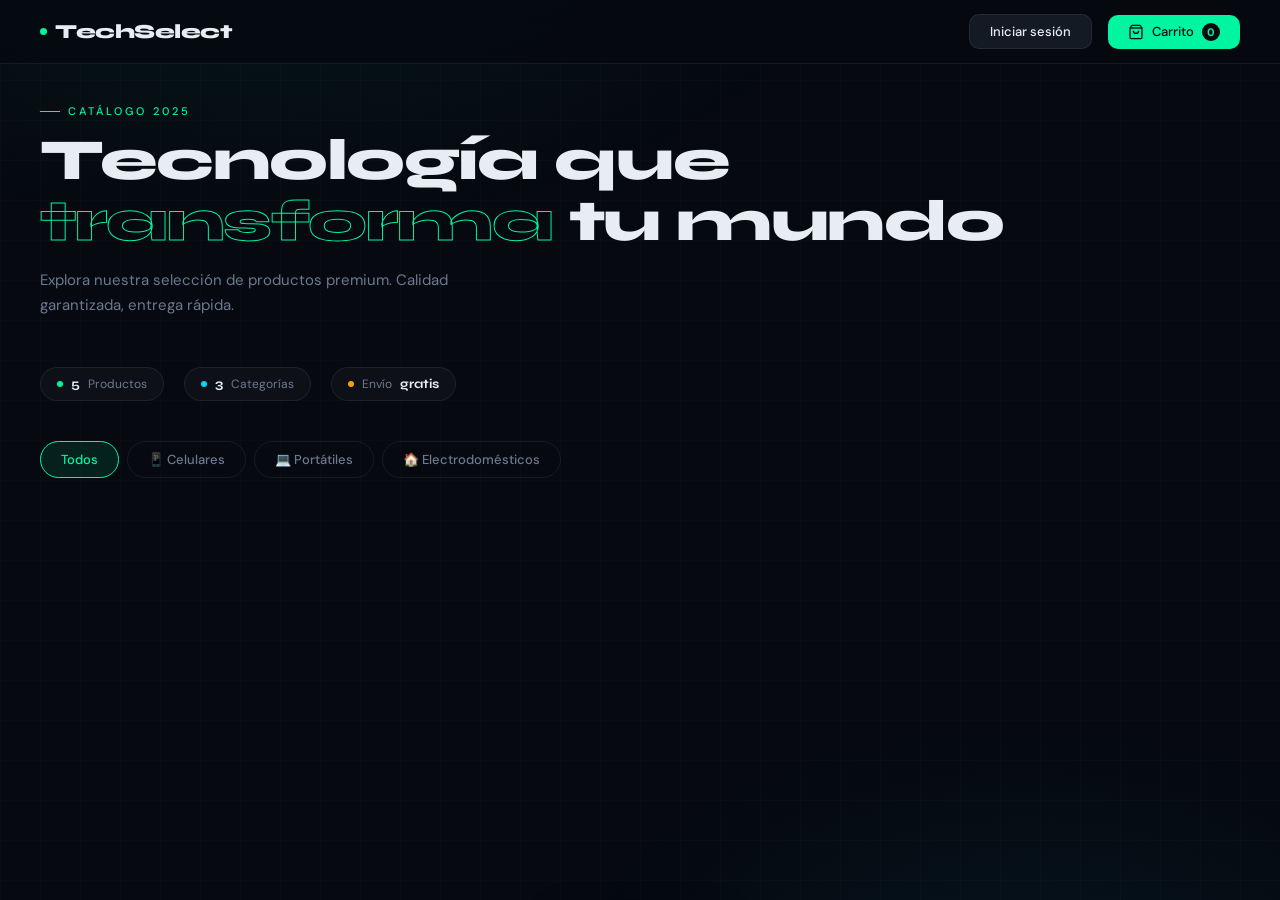
==== commit 7111370b: "nuevo push" ====
--- a/index.html
+++ b/index.html
@@ -8,1177 +8,8 @@
       href="https://fonts.googleapis.com/css2?family=Syne:wght@400;600;700;800&family=DM+Sans:ital,wght@0,300;0,400;0,500;1,300&display=swap"
       rel="stylesheet"
     />
-    <style>
-      :root {
-        --bg: #060910;
-        --surface: #0d1117;
-        --surface2: #131a24;
-        --border: rgba(255, 255, 255, 0.07);
-        --accent: #00f5a0;
-        --accent2: #00d9f5;
-        --accent3: #f5a000;
-        --text: #e8edf5;
-        --muted: #6b7a90;
-        --danger: #ff4757;
-        --cart-w: 320px;
-      }
-
-      *,
-      *::before,
-      *::after {
-        margin: 0;
-        padding: 0;
-        box-sizing: border-box;
-      }
-
-      html {
-        scroll-behavior: smooth;
-      }
-
-      body {
-        background: var(--bg);
-        color: var(--text);
-        font-family: "DM Sans", sans-serif;
-        min-height: 100vh;
-        overflow-x: hidden;
-      }
-
-      /* ── Background FX ── */
-      body::before {
-        content: "";
-        position: fixed;
-        inset: 0;
-        background:
-          radial-gradient(
-            ellipse 80% 60% at 20% -10%,
-            rgba(0, 245, 160, 0.07) 0%,
-            transparent 60%
-          ),
-          radial-gradient(
-            ellipse 60% 50% at 80% 110%,
-            rgba(0, 217, 245, 0.06) 0%,
-            transparent 60%
-          );
-        pointer-events: none;
-        z-index: 0;
-      }
-
-      /* ── Grid texture ── */
-      body::after {
-        content: "";
-        position: fixed;
-        inset: 0;
-        background-image:
-          linear-gradient(rgba(255, 255, 255, 0.015) 1px, transparent 1px),
-          linear-gradient(
-            90deg,
-            rgba(255, 255, 255, 0.015) 1px,
-            transparent 1px
-          );
-        background-size: 40px 40px;
-        pointer-events: none;
-        z-index: 0;
-      }
-
-      /* ── Header ── */
-      header {
-        position: sticky;
-        top: 0;
-        z-index: 100;
-        display: flex;
-        align-items: center;
-        justify-content: space-between;
-        padding: 0 40px;
-        height: 64px;
-        background: rgba(6, 9, 16, 0.85);
-        backdrop-filter: blur(20px);
-        border-bottom: 1px solid var(--border);
-      }
-
-      .logo {
-        font-family: "Syne", sans-serif;
-        font-weight: 800;
-        font-size: 20px;
-        letter-spacing: -0.5px;
-        display: flex;
-        align-items: center;
-        gap: 8px;
-      }
-
-      .logo span {
-        color: var(--accent);
-      }
-
-      .logo-dot {
-        width: 7px;
-        height: 7px;
-        background: var(--accent);
-        border-radius: 50%;
-        animation: pulse 2s ease-in-out infinite;
-      }
-
-      @keyframes pulse {
-        0%,
-        100% {
-          opacity: 1;
-          transform: scale(1);
-        }
-        50% {
-          opacity: 0.4;
-          transform: scale(0.7);
-        }
-      }
-
-      .header-right {
-        display: flex;
-        align-items: center;
-        gap: 16px;
-      }
-
-      .btn-login {
-        font-family: "DM Sans", sans-serif;
-        font-size: 13px;
-        font-weight: 500;
-        padding: 8px 20px;
-        border-radius: 10px;
-        border: 1px solid var(--border);
-        background: var(--surface2);
-        color: var(--text);
-        cursor: pointer;
-        transition: all 0.2s;
-      }
-
-      .btn-login:hover {
-        border-color: var(--accent);
-        color: var(--accent);
-        background: rgba(0, 245, 160, 0.07);
-      }
-
-      .btn-cart {
-        font-family: "DM Sans", sans-serif;
-        font-size: 13px;
-        font-weight: 500;
-        padding: 8px 20px;
-        border-radius: 10px;
-        border: none;
-        background: var(--accent);
-        color: #060910;
-        cursor: pointer;
-        transition: all 0.2s;
-        display: flex;
-        align-items: center;
-        gap: 8px;
-      }
-
-      .btn-cart:hover {
-        background: #00d484;
-        transform: translateY(-1px);
-        box-shadow: 0 6px 24px rgba(0, 245, 160, 0.3);
-      }
-
-      .cart-badge {
-        background: #060910;
-        color: var(--accent);
-        font-size: 11px;
-        font-weight: 700;
-        width: 18px;
-        height: 18px;
-        border-radius: 50%;
-        display: flex;
-        align-items: center;
-        justify-content: center;
-      }
-
-      /* ── Layout ── */
-      .main {
-        position: relative;
-        z-index: 1;
-        display: flex;
-        min-height: calc(100vh - 64px);
-      }
-
-      .content {
-        flex: 1;
-        padding: 40px;
-        transition: margin-right 0.4s cubic-bezier(0.4, 0, 0.2, 1);
-      }
-
-      /* ── Hero ── */
-      .hero {
-        margin-bottom: 48px;
-      }
-
-      .hero-label {
-        font-size: 11px;
-        font-weight: 500;
-        letter-spacing: 3px;
-        text-transform: uppercase;
-        color: var(--accent);
-        margin-bottom: 12px;
-        display: flex;
-        align-items: center;
-        gap: 8px;
-      }
-
-      .hero-label::before {
-        content: "";
-        display: block;
-        width: 20px;
-        height: 1px;
-        background: var(--accent);
-      }
-
-      .hero h2 {
-        font-family: "Syne", sans-serif;
-        font-size: clamp(36px, 5vw, 58px);
-        font-weight: 800;
-        line-height: 1.05;
-        letter-spacing: -1.5px;
-        margin-bottom: 16px;
-      }
-
-      .hero h2 em {
-        font-style: normal;
-        color: transparent;
-        -webkit-text-stroke: 1px var(--accent);
-      }
-
-      .hero p {
-        color: var(--muted);
-        font-size: 15px;
-        max-width: 480px;
-        line-height: 1.7;
-      }
-
-      /* ── Filters ── */
-      .filters {
-        display: flex;
-        gap: 8px;
-        margin-bottom: 32px;
-        flex-wrap: wrap;
-      }
-
-      .filter-btn {
-        font-family: "DM Sans", sans-serif;
-        font-size: 13px;
-        font-weight: 500;
-        padding: 9px 20px;
-        border-radius: 100px;
-        border: 1px solid var(--border);
-        background: transparent;
-        color: var(--muted);
-        cursor: pointer;
-        transition: all 0.2s;
-      }
-
-      .filter-btn:hover {
-        border-color: rgba(0, 245, 160, 0.4);
-        color: var(--text);
-        background: rgba(0, 245, 160, 0.05);
-      }
-
-      .filter-btn.active {
-        border-color: var(--accent);
-        color: var(--accent);
-        background: rgba(0, 245, 160, 0.1);
-      }
-
-      /* ── Products Grid ── */
-      .products {
-        display: grid;
-        grid-template-columns: repeat(auto-fill, minmax(240px, 1fr));
-        gap: 20px;
-      }
-
-      /* ── Card ── */
-      .card {
-        background: var(--surface);
-        border: 1px solid var(--border);
-        border-radius: 20px;
-        overflow: hidden;
-        display: flex;
-        flex-direction: column;
-        cursor: pointer;
-        transition:
-          transform 0.3s cubic-bezier(0.34, 1.56, 0.64, 1),
-          border-color 0.3s,
-          box-shadow 0.3s;
-        animation: fadeUp 0.5s ease both;
-      }
-
-      @keyframes fadeUp {
-        from {
-          opacity: 0;
-          transform: translateY(20px);
-        }
-        to {
-          opacity: 1;
-          transform: translateY(0);
-        }
-      }
-
-      .card:hover {
-        transform: translateY(-6px);
-        border-color: rgba(0, 245, 160, 0.25);
-        box-shadow:
-          0 20px 60px rgba(0, 0, 0, 0.4),
-          0 0 0 1px rgba(0, 245, 160, 0.1);
-      }
-
-      .card-img {
-        position: relative;
-        width: 100%;
-        height: 180px;
-        overflow: hidden;
-        background: var(--surface2);
-      }
-
-      .card-img img {
-        width: 100%;
-        height: 100%;
-        object-fit: cover;
-        transition: transform 0.5s ease;
-      }
-
-      .card:hover .card-img img {
-        transform: scale(1.08);
-      }
-
-      .card-cat {
-        position: absolute;
-        top: 12px;
-        left: 12px;
-        font-size: 10px;
-        font-weight: 600;
-        letter-spacing: 1.5px;
-        text-transform: uppercase;
-        padding: 4px 10px;
-        border-radius: 100px;
-        background: rgba(0, 0, 0, 0.55);
-        backdrop-filter: blur(8px);
-        border: 1px solid var(--border);
-        color: var(--accent);
-      }
-
-      .card-body {
-        padding: 18px;
-        flex: 1;
-        display: flex;
-        flex-direction: column;
-      }
-
-      .card-name {
-        font-family: "Syne", sans-serif;
-        font-size: 15px;
-        font-weight: 700;
-        margin-bottom: 4px;
-        letter-spacing: -0.3px;
-      }
-
-      .card-price {
-        font-size: 22px;
-        font-weight: 700;
-        font-family: "Syne", sans-serif;
-        color: var(--accent);
-        letter-spacing: -0.5px;
-        margin-top: 8px;
-        margin-bottom: 16px;
-      }
-
-      .card-price span {
-        font-size: 13px;
-        font-weight: 400;
-        color: var(--muted);
-        font-family: "DM Sans", sans-serif;
-      }
-
-      .btn-add {
-        font-family: "DM Sans", sans-serif;
-        font-size: 13px;
-        font-weight: 600;
-        padding: 11px;
-        border-radius: 12px;
-        border: none;
-        background: var(--surface2);
-        color: var(--text);
-        cursor: pointer;
-        transition: all 0.2s;
-        display: flex;
-        align-items: center;
-        justify-content: center;
-        gap: 8px;
-        margin-top: auto;
-      }
-
-      .btn-add:hover {
-        background: var(--accent);
-        color: #060910;
-        box-shadow: 0 4px 20px rgba(0, 245, 160, 0.3);
-      }
-
-      .btn-add svg {
-        flex-shrink: 0;
-      }
-
-      /* ── Cart Drawer ── */
-      .cart-drawer {
-        position: fixed;
-        top: 64px;
-        right: 0;
-        width: var(--cart-w);
-        height: calc(100vh - 64px);
-        background: var(--surface);
-        border-left: 1px solid var(--border);
-        display: flex;
-        flex-direction: column;
-        transform: translateX(100%);
-        transition: transform 0.4s cubic-bezier(0.4, 0, 0.2, 1);
-        z-index: 90;
-      }
-
-      .cart-drawer.open {
-        transform: translateX(0);
-      }
-
-      .cart-header {
-        padding: 24px;
-        border-bottom: 1px solid var(--border);
-        display: flex;
-        align-items: center;
-        justify-content: space-between;
-      }
-
-      .cart-title {
-        font-family: "Syne", sans-serif;
-        font-size: 16px;
-        font-weight: 700;
-      }
-
-      .btn-close-cart {
-        width: 32px;
-        height: 32px;
-        border-radius: 8px;
-        border: 1px solid var(--border);
-        background: transparent;
-        color: var(--muted);
-        cursor: pointer;
-        font-size: 16px;
-        display: flex;
-        align-items: center;
-        justify-content: center;
-        transition: all 0.2s;
-      }
-
-      .btn-close-cart:hover {
-        border-color: var(--danger);
-        color: var(--danger);
-      }
-
-      .cart-items {
-        flex: 1;
-        overflow-y: auto;
-        padding: 20px;
-        display: flex;
-        flex-direction: column;
-        gap: 12px;
-      }
-
-      .cart-items::-webkit-scrollbar {
-        width: 4px;
-      }
-      .cart-items::-webkit-scrollbar-thumb {
-        background: var(--border);
-        border-radius: 4px;
-      }
-
-      .cart-item {
-        display: flex;
-        align-items: center;
-        gap: 12px;
-        padding: 12px;
-        background: var(--surface2);
-        border: 1px solid var(--border);
-        border-radius: 14px;
-        animation: slideIn 0.3s ease both;
-      }
-
-      @keyframes slideIn {
-        from {
-          opacity: 0;
-          transform: translateX(20px);
-        }
-        to {
-          opacity: 1;
-          transform: translateX(0);
-        }
-      }
-
-      .cart-item-img {
-        width: 48px;
-        height: 48px;
-        border-radius: 10px;
-        object-fit: cover;
-        background: var(--bg);
-        flex-shrink: 0;
-      }
-
-      .cart-item-info {
-        flex: 1;
-        min-width: 0;
-      }
-
-      .cart-item-name {
-        font-size: 13px;
-        font-weight: 600;
-        font-family: "Syne", sans-serif;
-        white-space: nowrap;
-        overflow: hidden;
-        text-overflow: ellipsis;
-      }
-
-      .cart-item-price {
-        font-size: 12px;
-        color: var(--accent);
-        margin-top: 2px;
-      }
-
-      .btn-remove {
-        width: 26px;
-        height: 26px;
-        border-radius: 7px;
-        border: 1px solid var(--border);
-        background: transparent;
-        color: var(--muted);
-        cursor: pointer;
-        font-size: 13px;
-        display: flex;
-        align-items: center;
-        justify-content: center;
-        flex-shrink: 0;
-        transition: all 0.2s;
-      }
-
-      .btn-remove:hover {
-        border-color: var(--danger);
-        color: var(--danger);
-        background: rgba(255, 71, 87, 0.08);
-      }
-
-      .cart-empty {
-        text-align: center;
-        padding: 60px 20px;
-        color: var(--muted);
-      }
-
-      .cart-empty-icon {
-        font-size: 40px;
-        margin-bottom: 12px;
-        opacity: 0.4;
-      }
-
-      .cart-empty p {
-        font-size: 14px;
-      }
-
-      .cart-footer {
-        padding: 20px;
-        border-top: 1px solid var(--border);
-      }
-
-      .cart-total {
-        display: flex;
-        justify-content: space-between;
-        align-items: center;
-        margin-bottom: 16px;
-      }
-
-      .cart-total-label {
-        font-size: 13px;
-        color: var(--muted);
-      }
-
-      .cart-total-amount {
-        font-family: "Syne", sans-serif;
-        font-size: 22px;
-        font-weight: 800;
-        color: var(--accent);
-      }
-
-      .btn-checkout {
-        width: 100%;
-        padding: 14px;
-        border-radius: 14px;
-        border: none;
-        background: linear-gradient(135deg, var(--accent), var(--accent2));
-        color: #060910;
-        font-family: "Syne", sans-serif;
-        font-size: 14px;
-        font-weight: 700;
-        cursor: pointer;
-        transition: all 0.2s;
-        letter-spacing: 0.3px;
-      }
-
-      .btn-checkout:hover {
-        transform: translateY(-2px);
-        box-shadow: 0 8px 30px rgba(0, 245, 160, 0.35);
-      }
-
-      /* ── Modal ── */
-      .modal-overlay {
-        position: fixed;
-        inset: 0;
-        background: rgba(0, 0, 0, 0.7);
-        backdrop-filter: blur(8px);
-        display: none;
-        align-items: center;
-        justify-content: center;
-        z-index: 200;
-      }
-
-      .modal-overlay.open {
-        display: flex;
-        animation: fadeIn 0.2s ease;
-      }
-
-      @keyframes fadeIn {
-        from {
-          opacity: 0;
-        }
-        to {
-          opacity: 1;
-        }
-      }
-
-      .modal {
-        background: var(--surface);
-        border: 1px solid var(--border);
-        border-radius: 24px;
-        width: 360px;
-        padding: 32px;
-        animation: scaleIn 0.25s cubic-bezier(0.34, 1.56, 0.64, 1);
-      }
-
-      @keyframes scaleIn {
-        from {
-          opacity: 0;
-          transform: scale(0.92);
-        }
-        to {
-          opacity: 1;
-          transform: scale(1);
-        }
-      }
-
-      .modal-logo {
-        font-family: "Syne", sans-serif;
-        font-size: 22px;
-        font-weight: 800;
-        margin-bottom: 6px;
-      }
-
-      .modal-logo span {
-        color: var(--accent);
-      }
-
-      .modal p {
-        font-size: 13px;
-        color: var(--muted);
-        margin-bottom: 28px;
-      }
-
-      .input-group {
-        margin-bottom: 14px;
-      }
-
-      .input-group label {
-        display: block;
-        font-size: 11px;
-        font-weight: 600;
-        letter-spacing: 1px;
-        text-transform: uppercase;
-        color: var(--muted);
-        margin-bottom: 7px;
-      }
-
-      .input-group input {
-        width: 100%;
-        padding: 12px 16px;
-        background: var(--surface2);
-        border: 1px solid var(--border);
-        border-radius: 12px;
-        color: var(--text);
-        font-family: "DM Sans", sans-serif;
-        font-size: 14px;
-        outline: none;
-        transition: border-color 0.2s;
-      }
-
-      .input-group input:focus {
-        border-color: var(--accent);
-        box-shadow: 0 0 0 3px rgba(0, 245, 160, 0.1);
-      }
-
-      .modal-btns {
-        display: flex;
-        gap: 10px;
-        margin-top: 20px;
-      }
-
-      .btn-cancel {
-        flex: 1;
-        padding: 12px;
-        border-radius: 12px;
-        border: 1px solid var(--border);
-        background: transparent;
-        color: var(--muted);
-        font-family: "DM Sans", sans-serif;
-        font-size: 14px;
-        cursor: pointer;
-        transition: all 0.2s;
-      }
-
-      .btn-cancel:hover {
-        color: var(--text);
-        border-color: rgba(255, 255, 255, 0.2);
-      }
-
-      .btn-submit {
-        flex: 2;
-        padding: 12px;
-        border-radius: 12px;
-        border: none;
-        background: var(--accent);
-        color: #060910;
-        font-family: "Syne", sans-serif;
-        font-size: 14px;
-        font-weight: 700;
-        cursor: pointer;
-        transition: all 0.2s;
-      }
-
-      .btn-submit:hover {
-        background: #00d484;
-        box-shadow: 0 4px 20px rgba(0, 245, 160, 0.3);
-      }
-
-      /* ── Toast ── */
-      .toast {
-        position: fixed;
-        bottom: 32px;
-        left: 50%;
-        transform: translateX(-50%) translateY(80px);
-        background: var(--surface);
-        border: 1px solid var(--accent);
-        color: var(--text);
-        padding: 12px 20px;
-        border-radius: 100px;
-        font-size: 13px;
-        font-weight: 500;
-        z-index: 999;
-        transition: transform 0.4s cubic-bezier(0.34, 1.56, 0.64, 1);
-        display: flex;
-        align-items: center;
-        gap: 8px;
-        white-space: nowrap;
-        box-shadow: 0 8px 30px rgba(0, 0, 0, 0.4);
-      }
-
-      .toast.show {
-        transform: translateX(-50%) translateY(0);
-      }
-      .toast .toast-dot {
-        width: 8px;
-        height: 8px;
-        background: var(--accent);
-        border-radius: 50%;
-      }
-
-      /* ── Stats bar ── */
-      .stats {
-        display: flex;
-        gap: 20px;
-        margin-bottom: 40px;
-        flex-wrap: wrap;
-      }
-
-      .stat-pill {
-        display: flex;
-        align-items: center;
-        gap: 8px;
-        padding: 8px 16px;
-        background: var(--surface);
-        border: 1px solid var(--border);
-        border-radius: 100px;
-        font-size: 12px;
-        color: var(--muted);
-      }
-
-      .stat-pill strong {
-        color: var(--text);
-        font-family: "Syne", sans-serif;
-        font-size: 13px;
-      }
-
-      .stat-dot {
-        width: 6px;
-        height: 6px;
-        border-radius: 50%;
-        background: var(--accent);
-      }
-
-      /* ── User Badge (header) ── */
-      .user-badge {
-        display: flex;
-        align-items: center;
-        gap: 10px;
-        padding: 6px 14px 6px 8px;
-        background: var(--surface2);
-        border: 1px solid var(--border);
-        border-radius: 100px;
-        font-size: 13px;
-      }
-
-      .user-avatar {
-        width: 28px;
-        height: 28px;
-        border-radius: 50%;
-        display: flex;
-        align-items: center;
-        justify-content: center;
-        font-size: 12px;
-        font-weight: 700;
-        flex-shrink: 0;
-      }
-
-      .user-avatar.admin {
-        background: rgba(245, 160, 0, 0.2);
-        color: var(--accent3);
-        border: 1px solid rgba(245, 160, 0, 0.3);
-      }
-      .user-avatar.cliente {
-        background: rgba(0, 245, 160, 0.15);
-        color: var(--accent);
-        border: 1px solid rgba(0, 245, 160, 0.3);
-      }
-
-      .user-name {
-        font-weight: 500;
-        color: var(--text);
-      }
-
-      .role-tag {
-        font-size: 10px;
-        font-weight: 700;
-        letter-spacing: 1px;
-        text-transform: uppercase;
-        padding: 2px 8px;
-        border-radius: 100px;
-      }
-
-      .role-tag.admin {
-        background: rgba(245, 160, 0, 0.15);
-        color: var(--accent3);
-        border: 1px solid rgba(245, 160, 0, 0.25);
-      }
-      .role-tag.cliente {
-        background: rgba(0, 245, 160, 0.1);
-        color: var(--accent);
-        border: 1px solid rgba(0, 245, 160, 0.2);
-      }
-
-      .btn-logout {
-        background: transparent;
-        border: none;
-        color: var(--muted);
-        cursor: pointer;
-        font-size: 12px;
-        padding: 2px 6px;
-        border-radius: 6px;
-        transition: color 0.2s;
-      }
-      .btn-logout:hover {
-        color: var(--danger);
-      }
-
-      /* ── Login error ── */
-      .login-error {
-        background: rgba(255, 71, 87, 0.1);
-        border: 1px solid rgba(255, 71, 87, 0.3);
-        border-radius: 10px;
-        padding: 10px 14px;
-        font-size: 13px;
-        color: var(--danger);
-        display: none;
-        margin-bottom: 14px;
-      }
-
-      /* ── Admin panel banner ── */
-      .admin-banner {
-        display: none;
-        background: linear-gradient(
-          135deg,
-          rgba(245, 160, 0, 0.08),
-          rgba(245, 160, 0, 0.03)
-        );
-        border: 1px solid rgba(245, 160, 0, 0.2);
-        border-radius: 16px;
-        padding: 16px 20px;
-        margin-bottom: 28px;
-        align-items: center;
-        gap: 14px;
-      }
-
-      .admin-banner.visible {
-        display: flex;
-      }
-
-      .admin-banner-icon {
-        font-size: 22px;
-      }
-
-      .admin-banner-text strong {
-        font-family: "Syne", sans-serif;
-        font-size: 14px;
-        color: var(--accent3);
-        display: block;
-      }
-
-      .admin-banner-text span {
-        font-size: 12px;
-        color: var(--muted);
-      }
-
-      /* ── Admin card overlay ── */
-      .card-admin-actions {
-        display: none;
-        position: absolute;
-        top: 10px;
-        right: 10px;
-        gap: 6px;
-      }
-
-      .card-admin-actions.visible {
-        display: flex;
-      }
-
-      .btn-admin-action {
-        width: 28px;
-        height: 28px;
-        border-radius: 8px;
-        border: 1px solid var(--border);
-        background: rgba(6, 9, 16, 0.75);
-        backdrop-filter: blur(6px);
-        color: var(--muted);
-        cursor: pointer;
-        font-size: 12px;
-        display: flex;
-        align-items: center;
-        justify-content: center;
-        transition: all 0.2s;
-      }
-
-      .btn-admin-action:hover {
-        color: var(--accent3);
-        border-color: rgba(245, 160, 0, 0.4);
-      }
-
-      /* ── Product Detail Modal ── */
-      .product-modal-overlay {
-        position: fixed;
-        inset: 0;
-        background: rgba(0, 0, 0, 0.75);
-        backdrop-filter: blur(10px);
-        display: none;
-        align-items: center;
-        justify-content: center;
-        z-index: 300;
-        padding: 20px;
-      }
-
-      .product-modal-overlay.open {
-        display: flex;
-        animation: fadeIn 0.2s ease;
-      }
-
-      .product-modal {
-        background: var(--surface);
-        border: 1px solid var(--border);
-        border-radius: 28px;
-        width: 100%;
-        max-width: 680px;
-        overflow: hidden;
-        animation: scaleIn 0.3s cubic-bezier(0.34, 1.56, 0.64, 1);
-        display: flex;
-        flex-direction: column;
-      }
-
-      .pm-image {
-        position: relative;
-        width: 100%;
-        height: 260px;
-        overflow: hidden;
-        background: var(--surface2);
-      }
-
-      .pm-image img {
-        width: 100%;
-        height: 100%;
-        object-fit: cover;
-      }
-
-      .pm-image-overlay {
-        position: absolute;
-        inset: 0;
-        background: linear-gradient(
-          to top,
-          rgba(13, 17, 23, 0.9) 0%,
-          transparent 50%
-        );
-      }
-
-      .pm-close {
-        position: absolute;
-        top: 16px;
-        right: 16px;
-        width: 36px;
-        height: 36px;
-        border-radius: 10px;
-        border: 1px solid rgba(255, 255, 255, 0.15);
-        background: rgba(0, 0, 0, 0.5);
-        backdrop-filter: blur(8px);
-        color: #fff;
-        cursor: pointer;
-        font-size: 15px;
-        display: flex;
-        align-items: center;
-        justify-content: center;
-        transition: all 0.2s;
-      }
-
-      .pm-close:hover {
-        background: rgba(255, 71, 87, 0.3);
-        border-color: var(--danger);
-      }
-
-      .pm-cat-badge {
-        position: absolute;
-        bottom: 16px;
-        left: 20px;
-        font-size: 10px;
-        font-weight: 700;
-        letter-spacing: 1.5px;
-        text-transform: uppercase;
-        padding: 5px 12px;
-        border-radius: 100px;
-        background: rgba(0, 245, 160, 0.15);
-        border: 1px solid rgba(0, 245, 160, 0.3);
-        color: var(--accent);
-      }
-
-      .pm-body {
-        padding: 28px;
-      }
-
-      .pm-name {
-        font-family: "Syne", sans-serif;
-        font-size: 26px;
-        font-weight: 800;
-        letter-spacing: -0.5px;
-        margin-bottom: 6px;
-      }
-
-      .pm-desc {
-        color: var(--muted);
-        font-size: 14px;
-        margin-bottom: 20px;
-        line-height: 1.6;
-      }
-
-      .pm-specs {
-        display: flex;
-        flex-wrap: wrap;
-        gap: 8px;
-        margin-bottom: 24px;
-      }
-
-      .pm-spec {
-        padding: 6px 14px;
-        background: var(--surface2);
-        border: 1px solid var(--border);
-        border-radius: 8px;
-        font-size: 12px;
-        color: var(--muted);
-      }
-
-      .pm-footer {
-        display: flex;
-        align-items: center;
-        justify-content: space-between;
-        gap: 16px;
-      }
-
-      .pm-price {
-        font-family: "Syne", sans-serif;
-        font-size: 32px;
-        font-weight: 800;
-        color: var(--accent);
-        letter-spacing: -1px;
-      }
-
-      .pm-price small {
-        font-size: 14px;
-        color: var(--muted);
-        font-family: "DM Sans", sans-serif;
-        font-weight: 400;
-      }
-
-      .pm-actions {
-        display: flex;
-        gap: 10px;
-      }
-
-      .btn-pm-cart {
-        padding: 13px 28px;
-        border-radius: 14px;
-        border: none;
-        background: var(--accent);
-        color: #060910;
-        font-family: "Syne", sans-serif;
-        font-size: 14px;
-        font-weight: 700;
-        cursor: pointer;
-        transition: all 0.2s;
-        white-space: nowrap;
-      }
-
-      .btn-pm-cart:hover {
-        background: #00d484;
-        transform: translateY(-1px);
-        box-shadow: 0 6px 24px rgba(0, 245, 160, 0.3);
-      }
-
-      .btn-pm-wish {
-        width: 46px;
-        height: 46px;
-        border-radius: 14px;
-        border: 1px solid var(--border);
-        background: var(--surface2);
-        color: var(--muted);
-        cursor: pointer;
-        font-size: 18px;
-        display: flex;
-        align-items: center;
-        justify-content: center;
-        transition: all 0.2s;
-        flex-shrink: 0;
-      }
-
-      .btn-pm-wish:hover {
-        border-color: #ff6b81;
-        color: #ff6b81;
-      }
-    </style>
+      <link rel="stylesheet" href="styles.css" />
+      <script src="https://cdn.jsdelivr.net/npm/@supabase/supabase-js@2"></script>
   </head>
   <body>
     <!-- Header -->
@@ -1395,328 +226,6 @@
       <span id="toastMsg">Producto agregado</span>
     </div>
 
-    <script>
-      /* ── Mock users DB ── */
-      const USERS = [
-        {
-          id: 1,
-          name: "Admin",
-          email: "admin@tech.com",
-          password: "admin123",
-          role: "admin",
-        },
-        {
-          id: 2,
-          name: "Cliente",
-          email: "cliente@tech.com",
-          password: "cliente123",
-          role: "cliente",
-        },
-      ];
-
-      const products = [
-        {
-          id: 1,
-          name: "Laptop HP Pavilion",
-          category: "portatiles",
-          price: 2500,
-          img: "https://images.unsplash.com/photo-1525547719571-a2d4ac8945e2?w=800&q=80",
-          desc: "Potencia y rendimiento para trabajo y estudio. Diseño delgado con pantalla IPS Full HD.",
-          specs: [
-            "Intel Core i7-1255U",
-            "16GB DDR4",
-            "512GB SSD NVMe",
-            '15.6" Full HD',
-            "Windows 11",
-          ],
-        },
-        {
-          id: 2,
-          name: "iPhone 15 Pro",
-          category: "celulares",
-          price: 4200,
-          img: "https://images.unsplash.com/photo-1632661674596-df8be070a5c5?w=800&q=80",
-          desc: "El iPhone más avanzado. Chip A17 Pro, cámara de 48MP y titanio de grado aeroespacial.",
-          specs: [
-            "Chip A17 Pro",
-            "256GB almacenamiento",
-            "Titanio Natural",
-            "Cámara 48MP",
-            "USB-C",
-          ],
-        },
-        {
-          id: 3,
-          name: "Nevera LG InstaView",
-          category: "electrodomesticos",
-          price: 3800,
-          img: "https://images.unsplash.com/photo-1571175443880-49e1d25b2bc5?w=800&q=80",
-          desc: "Tecnología Door-in-Door con panel de vidrio iluminado. Ahorro energético clase A++.",
-          specs: [
-            "617 litros",
-            "Door-in-Door",
-            "Clase A++",
-            "No Frost Total",
-            "Dispensador de agua",
-          ],
-        },
-        {
-          id: 4,
-          name: "TV Samsung QLED",
-          category: "electrodomesticos",
-          price: 2800,
-          img: "https://images.unsplash.com/photo-1593359677879-a4bb92f829d1?w=800&q=80",
-          desc: "Pantalla QLED 4K con 120Hz y procesador Neural Quantum. Experiencia cinematográfica.",
-          specs: [
-            '65" 4K QLED',
-            "120Hz",
-            "HDR10+",
-            "Neural Quantum 4K",
-            "Smart TV Tizen",
-          ],
-        },
-        {
-          id: 5,
-          name: "MacBook Air M3",
-          category: "portatiles",
-          price: 5500,
-          img: "https://images.unsplash.com/photo-1611186871348-b1ce696e52c9?w=800&q=80",
-          desc: "El portátil más vendido del mundo. Chip M3 con rendimiento increíble y hasta 18h de batería.",
-          specs: [
-            "Apple M3",
-            "16GB RAM unificada",
-            "512GB SSD",
-            "Pantalla Liquid Retina",
-            "Batería 18h",
-          ],
-        },
-      ];
-
-      const catLabels = {
-        celulares: "Celular",
-        portatiles: "Portátil",
-        electrodomesticos: "Electro",
-      };
-      let cart = [];
-      let currentFilter = "all";
-      let cartOpen = false;
-      let currentUser = null;
-
-      /* ── Auth ── */
-      function openLogin() {
-        document.getElementById("loginError").style.display = "none";
-        document.getElementById("email").value = "";
-        document.getElementById("password").value = "";
-        document.getElementById("loginModal").classList.add("open");
-      }
-
-      function closeLogin(e) {
-        if (!e || e.target === document.getElementById("loginModal")) {
-          document.getElementById("loginModal").classList.remove("open");
-        }
-      }
-
-      function login() {
-        const email = document.getElementById("email").value.trim();
-        const password = document.getElementById("password").value.trim();
-        const user = USERS.find(
-          (u) => u.email === email && u.password === password,
-        );
-
-        if (!user) {
-          document.getElementById("loginError").style.display = "block";
-          return;
-        }
-
-        currentUser = user;
-        document.getElementById("loginModal").classList.remove("open");
-        renderHeader();
-        renderAdminBanner();
-        renderProducts();
-        showToast(
-          `¡Hola, ${user.name}! ${user.role === "admin" ? "👑" : "👋"}`,
-        );
-      }
-
-      function logout() {
-        currentUser = null;
-        renderHeader();
-        renderAdminBanner();
-        renderProducts();
-        showToast("Sesión cerrada. ¡Hasta pronto!");
-      }
-
-      function renderHeader() {
-        const el = document.getElementById("headerAuth");
-        if (!currentUser) {
-          el.innerHTML = `<button class="btn-login" onclick="openLogin()">Iniciar sesión</button>`;
-        } else {
-          const initials = currentUser.name.charAt(0).toUpperCase();
-          el.innerHTML = `
-        <div class="user-badge">
-          <div class="user-avatar ${currentUser.role}">${initials}</div>
-          <span class="user-name">${currentUser.name}</span>
-          <span class="role-tag ${currentUser.role}">${currentUser.role}</span>
-          <button class="btn-logout" onclick="logout()" title="Cerrar sesión">✕</button>
-        </div>`;
-        }
-      }
-
-      function renderAdminBanner() {
-        const b = document.getElementById("adminBanner");
-        b.classList.toggle("visible", currentUser?.role === "admin");
-      }
-
-      /* ── Products ── */
-      function renderProducts() {
-        const container = document.getElementById("products");
-        const filtered =
-          currentFilter === "all"
-            ? products
-            : products.filter((p) => p.category === currentFilter);
-        const isAdmin = currentUser?.role === "admin";
-
-        container.innerHTML = filtered
-          .map(
-            (p, i) => `
-      <div class="card" style="animation-delay:${i * 0.07}s">
-        <div class="card-img" onclick="openProductModal(${p.id})" style="cursor:pointer">
-          <img src="${p.img}" alt="${p.name}" loading="lazy" />
-          <span class="card-cat">${catLabels[p.category]}</span>
-          <div class="card-admin-actions ${isAdmin ? "visible" : ""}">
-            <button class="btn-admin-action" title="Editar" onclick="event.stopPropagation(); adminAction('edit',${p.id})">✏️</button>
-            <button class="btn-admin-action" title="Eliminar" onclick="event.stopPropagation(); adminAction('delete',${p.id})">🗑️</button>
-          </div>
-        </div>
-        <div class="card-body">
-          <div class="card-name" onclick="openProductModal(${p.id})" style="cursor:pointer">${p.name}</div>
-          <div style="font-size:12px; color:var(--muted); margin-top:2px;">${p.specs[0]} · ${p.specs[1]}</div>
-          <div class="card-price">$${p.price.toLocaleString()} <span>COP</span></div>
-          <div style="display:flex;gap:8px;margin-top:auto">
-            <button class="btn-add" style="flex:1" onclick="addToCart(${p.id})">
-              <svg width="14" height="14" fill="none" stroke="currentColor" stroke-width="2.5" viewBox="0 0 24 24"><line x1="12" y1="5" x2="12" y2="19"/><line x1="5" y1="12" x2="19" y2="12"/></svg>
-              Agregar
-            </button>
-            <button class="btn-add" style="background:var(--surface2);width:42px;padding:0;flex-shrink:0" onclick="openProductModal(${p.id})" title="Ver detalles">
-              <svg width="15" height="15" fill="none" stroke="currentColor" stroke-width="2" viewBox="0 0 24 24"><circle cx="11" cy="11" r="8"/><line x1="21" y1="21" x2="16.65" y2="16.65"/></svg>
-            </button>
-          </div>
-        </div>
-      </div>
-    `,
-          )
-          .join("");
-      }
-
-      function filterProducts(cat, btn) {
-        currentFilter = cat;
-        document
-          .querySelectorAll(".filter-btn")
-          .forEach((b) => b.classList.remove("active"));
-        btn.classList.add("active");
-        renderProducts();
-      }
-
-      /* ── Product Modal ── */
-      function openProductModal(id) {
-        const p = products.find((p) => p.id === id);
-        document.getElementById("pmImg").src = p.img;
-        document.getElementById("pmImg").alt = p.name;
-        document.getElementById("pmCat").textContent = catLabels[p.category];
-        document.getElementById("pmName").textContent = p.name;
-        document.getElementById("pmDesc").textContent = p.desc;
-        document.getElementById("pmPrice").innerHTML =
-          `$${p.price.toLocaleString()} <small>COP</small>`;
-        document.getElementById("pmSpecs").innerHTML = p.specs
-          .map((s) => `<span class="pm-spec">${s}</span>`)
-          .join("");
-        document.getElementById("pmCartBtn").onclick = () => {
-          addToCart(p.id);
-          closeProductModal();
-        };
-        document.getElementById("productModal").classList.add("open");
-      }
-
-      function closeProductModal(e) {
-        if (!e || e.target === document.getElementById("productModal")) {
-          document.getElementById("productModal").classList.remove("open");
-        }
-      }
-
-      /* ── Admin actions ── */
-      function adminAction(type, id) {
-        const p = products.find((p) => p.id === id);
-        if (type === "edit") showToast(`✏️ Editando: ${p.name}`);
-        if (type === "delete") showToast(`🗑️ Eliminar: ${p.name} (simulado)`);
-      }
-
-      /* ── Cart ── */
-      function addToCart(id) {
-        const p = products.find((p) => p.id === id);
-        cart.push({ ...p, uid: Date.now() });
-        renderCart();
-        showToast(`${p.name} agregado 🛒`);
-        if (!cartOpen) toggleCart();
-      }
-
-      function removeFromCart(uid) {
-        cart = cart.filter((i) => i.uid !== uid);
-        renderCart();
-      }
-
-      function renderCart() {
-        const el = document.getElementById("cartItems");
-        const count = document.getElementById("cartCount");
-        const total = document.getElementById("cartTotal");
-
-        count.textContent = cart.length;
-        total.textContent =
-          "$" + cart.reduce((s, i) => s + i.price, 0).toLocaleString();
-
-        if (!cart.length) {
-          el.innerHTML = `<div class="cart-empty"><div class="cart-empty-icon">🛒</div><p>Tu carrito está vacío</p></div>`;
-          return;
-        }
-
-        el.innerHTML = cart
-          .map(
-            (item) => `
-      <div class="cart-item">
-        <img class="cart-item-img" src="${item.img}" alt="${item.name}" />
-        <div class="cart-item-info">
-          <div class="cart-item-name">${item.name}</div>
-          <div class="cart-item-price">$${item.price.toLocaleString()}</div>
-        </div>
-        <button class="btn-remove" onclick="removeFromCart(${item.uid})">✕</button>
-      </div>
-    `,
-          )
-          .join("");
-      }
-
-      function toggleCart() {
-        cartOpen = !cartOpen;
-        document
-          .getElementById("cartDrawer")
-          .classList.toggle("open", cartOpen);
-      }
-
-      function showToast(msg) {
-        const t = document.getElementById("toast");
-        document.getElementById("toastMsg").textContent = msg;
-        t.classList.add("show");
-        setTimeout(() => t.classList.remove("show"), 2800);
-      }
-
-      function checkout() {
-        if (!cart.length) {
-          showToast("Agrega productos primero");
-          return;
-        }
-        showToast(`Procesando ${cart.length} producto(s)... ✓`);
-      }
-
-      renderProducts();
-    </script>
+    <script src="script.js"></script>
   </body>
-</html>
+</html>
--- a/styles.css
+++ b/styles.css
@@ -0,0 +1,1165 @@
+:root {
+  --bg: #060910;
+  --surface: #0d1117;
+  --surface2: #131a24;
+  --border: rgba(255, 255, 255, 0.07);
+  --accent: #00f5a0;
+  --accent2: #00d9f5;
+  --accent3: #f5a000;
+  --text: #e8edf5;
+  --muted: #6b7a90;
+  --danger: #ff4757;
+  --cart-w: 320px;
+}
+
+*,
+*::before,
+*::after {
+  margin: 0;
+  padding: 0;
+  box-sizing: border-box;
+}
+
+html {
+  scroll-behavior: smooth;
+}
+
+body {
+  background: var(--bg);
+  color: var(--text);
+  font-family: "DM Sans", sans-serif;
+  min-height: 100vh;
+  overflow-x: hidden;
+}
+
+/* ── Background FX ── */
+body::before {
+  content: "";
+  position: fixed;
+  inset: 0;
+  background:
+    radial-gradient(
+      ellipse 80% 60% at 20% -10%,
+      rgba(0, 245, 160, 0.07) 0%,
+      transparent 60%
+    ),
+    radial-gradient(
+      ellipse 60% 50% at 80% 110%,
+      rgba(0, 217, 245, 0.06) 0%,
+      transparent 60%
+    );
+  pointer-events: none;
+  z-index: 0;
+}
+
+/* ── Grid texture ── */
+body::after {
+  content: "";
+  position: fixed;
+  inset: 0;
+  background-image:
+    linear-gradient(rgba(255, 255, 255, 0.015) 1px, transparent 1px),
+    linear-gradient(90deg, rgba(255, 255, 255, 0.015) 1px, transparent 1px);
+  background-size: 40px 40px;
+  pointer-events: none;
+  z-index: 0;
+}
+
+/* ── Header ── */
+header {
+  position: sticky;
+  top: 0;
+  z-index: 100;
+  display: flex;
+  align-items: center;
+  justify-content: space-between;
+  padding: 0 40px;
+  height: 64px;
+  background: rgba(6, 9, 16, 0.85);
+  backdrop-filter: blur(20px);
+  border-bottom: 1px solid var(--border);
+}
+
+.logo {
+  font-family: "Syne", sans-serif;
+  font-weight: 800;
+  font-size: 20px;
+  letter-spacing: -0.5px;
+  display: flex;
+  align-items: center;
+  gap: 8px;
+}
+
+.logo span {
+  color: var(--accent);
+}
+
+.logo-dot {
+  width: 7px;
+  height: 7px;
+  background: var(--accent);
+  border-radius: 50%;
+  animation: pulse 2s ease-in-out infinite;
+}
+
+@keyframes pulse {
+  0%,
+  100% {
+    opacity: 1;
+    transform: scale(1);
+  }
+  50% {
+    opacity: 0.4;
+    transform: scale(0.7);
+  }
+}
+
+.header-right {
+  display: flex;
+  align-items: center;
+  gap: 16px;
+}
+
+.btn-login {
+  font-family: "DM Sans", sans-serif;
+  font-size: 13px;
+  font-weight: 500;
+  padding: 8px 20px;
+  border-radius: 10px;
+  border: 1px solid var(--border);
+  background: var(--surface2);
+  color: var(--text);
+  cursor: pointer;
+  transition: all 0.2s;
+}
+
+.btn-login:hover {
+  border-color: var(--accent);
+  color: var(--accent);
+  background: rgba(0, 245, 160, 0.07);
+}
+
+.btn-cart {
+  font-family: "DM Sans", sans-serif;
+  font-size: 13px;
+  font-weight: 500;
+  padding: 8px 20px;
+  border-radius: 10px;
+  border: none;
+  background: var(--accent);
+  color: #060910;
+  cursor: pointer;
+  transition: all 0.2s;
+  display: flex;
+  align-items: center;
+  gap: 8px;
+}
+
+.btn-cart:hover {
+  background: #00d484;
+  transform: translateY(-1px);
+  box-shadow: 0 6px 24px rgba(0, 245, 160, 0.3);
+}
+
+.cart-badge {
+  background: #060910;
+  color: var(--accent);
+  font-size: 11px;
+  font-weight: 700;
+  width: 18px;
+  height: 18px;
+  border-radius: 50%;
+  display: flex;
+  align-items: center;
+  justify-content: center;
+}
+
+/* ── Layout ── */
+.main {
+  position: relative;
+  z-index: 1;
+  display: flex;
+  min-height: calc(100vh - 64px);
+}
+
+.content {
+  flex: 1;
+  padding: 40px;
+  transition: margin-right 0.4s cubic-bezier(0.4, 0, 0.2, 1);
+}
+
+/* ── Hero ── */
+.hero {
+  margin-bottom: 48px;
+}
+
+.hero-label {
+  font-size: 11px;
+  font-weight: 500;
+  letter-spacing: 3px;
+  text-transform: uppercase;
+  color: var(--accent);
+  margin-bottom: 12px;
+  display: flex;
+  align-items: center;
+  gap: 8px;
+}
+
+.hero-label::before {
+  content: "";
+  display: block;
+  width: 20px;
+  height: 1px;
+  background: var(--accent);
+}
+
+.hero h2 {
+  font-family: "Syne", sans-serif;
+  font-size: clamp(36px, 5vw, 58px);
+  font-weight: 800;
+  line-height: 1.05;
+  letter-spacing: -1.5px;
+  margin-bottom: 16px;
+}
+
+.hero h2 em {
+  font-style: normal;
+  color: transparent;
+  -webkit-text-stroke: 1px var(--accent);
+}
+
+.hero p {
+  color: var(--muted);
+  font-size: 15px;
+  max-width: 480px;
+  line-height: 1.7;
+}
+
+/* ── Filters ── */
+.filters {
+  display: flex;
+  gap: 8px;
+  margin-bottom: 32px;
+  flex-wrap: wrap;
+}
+
+.filter-btn {
+  font-family: "DM Sans", sans-serif;
+  font-size: 13px;
+  font-weight: 500;
+  padding: 9px 20px;
+  border-radius: 100px;
+  border: 1px solid var(--border);
+  background: transparent;
+  color: var(--muted);
+  cursor: pointer;
+  transition: all 0.2s;
+}
+
+.filter-btn:hover {
+  border-color: rgba(0, 245, 160, 0.4);
+  color: var(--text);
+  background: rgba(0, 245, 160, 0.05);
+}
+
+.filter-btn.active {
+  border-color: var(--accent);
+  color: var(--accent);
+  background: rgba(0, 245, 160, 0.1);
+}
+
+/* ── Products Grid ── */
+.products {
+  display: grid;
+  grid-template-columns: repeat(auto-fill, minmax(240px, 1fr));
+  gap: 20px;
+}
+
+/* ── Card ── */
+.card {
+  background: var(--surface);
+  border: 1px solid var(--border);
+  border-radius: 20px;
+  overflow: hidden;
+  display: flex;
+  flex-direction: column;
+  cursor: pointer;
+  transition:
+    transform 0.3s cubic-bezier(0.34, 1.56, 0.64, 1),
+    border-color 0.3s,
+    box-shadow 0.3s;
+  animation: fadeUp 0.5s ease both;
+}
+
+@keyframes fadeUp {
+  from {
+    opacity: 0;
+    transform: translateY(20px);
+  }
+  to {
+    opacity: 1;
+    transform: translateY(0);
+  }
+}
+
+.card:hover {
+  transform: translateY(-6px);
+  border-color: rgba(0, 245, 160, 0.25);
+  box-shadow:
+    0 20px 60px rgba(0, 0, 0, 0.4),
+    0 0 0 1px rgba(0, 245, 160, 0.1);
+}
+
+.card-img {
+  position: relative;
+  width: 100%;
+  height: 180px;
+  overflow: hidden;
+  background: var(--surface2);
+}
+
+.card-img img {
+  width: 100%;
+  height: 100%;
+  object-fit: cover;
+  transition: transform 0.5s ease;
+}
+
+.card:hover .card-img img {
+  transform: scale(1.08);
+}
+
+.card-cat {
+  position: absolute;
+  top: 12px;
+  left: 12px;
+  font-size: 10px;
+  font-weight: 600;
+  letter-spacing: 1.5px;
+  text-transform: uppercase;
+  padding: 4px 10px;
+  border-radius: 100px;
+  background: rgba(0, 0, 0, 0.55);
+  backdrop-filter: blur(8px);
+  border: 1px solid var(--border);
+  color: var(--accent);
+}
+
+.card-body {
+  padding: 18px;
+  flex: 1;
+  display: flex;
+  flex-direction: column;
+}
+
+.card-name {
+  font-family: "Syne", sans-serif;
+  font-size: 15px;
+  font-weight: 700;
+  margin-bottom: 4px;
+  letter-spacing: -0.3px;
+}
+
+.card-price {
+  font-size: 22px;
+  font-weight: 700;
+  font-family: "Syne", sans-serif;
+  color: var(--accent);
+  letter-spacing: -0.5px;
+  margin-top: 8px;
+  margin-bottom: 16px;
+}
+
+.card-price span {
+  font-size: 13px;
+  font-weight: 400;
+  color: var(--muted);
+  font-family: "DM Sans", sans-serif;
+}
+
+.btn-add {
+  font-family: "DM Sans", sans-serif;
+  font-size: 13px;
+  font-weight: 600;
+  padding: 11px;
+  border-radius: 12px;
+  border: none;
+  background: var(--surface2);
+  color: var(--text);
+  cursor: pointer;
+  transition: all 0.2s;
+  display: flex;
+  align-items: center;
+  justify-content: center;
+  gap: 8px;
+  margin-top: auto;
+}
+
+.btn-add:hover {
+  background: var(--accent);
+  color: #060910;
+  box-shadow: 0 4px 20px rgba(0, 245, 160, 0.3);
+}
+
+.btn-add svg {
+  flex-shrink: 0;
+}
+
+/* ── Cart Drawer ── */
+.cart-drawer {
+  position: fixed;
+  top: 64px;
+  right: 0;
+  width: var(--cart-w);
+  height: calc(100vh - 64px);
+  background: var(--surface);
+  border-left: 1px solid var(--border);
+  display: flex;
+  flex-direction: column;
+  transform: translateX(100%);
+  transition: transform 0.4s cubic-bezier(0.4, 0, 0.2, 1);
+  z-index: 90;
+}
+
+.cart-drawer.open {
+  transform: translateX(0);
+}
+
+.cart-header {
+  padding: 24px;
+  border-bottom: 1px solid var(--border);
+  display: flex;
+  align-items: center;
+  justify-content: space-between;
+}
+
+.cart-title {
+  font-family: "Syne", sans-serif;
+  font-size: 16px;
+  font-weight: 700;
+}
+
+.btn-close-cart {
+  width: 32px;
+  height: 32px;
+  border-radius: 8px;
+  border: 1px solid var(--border);
+  background: transparent;
+  color: var(--muted);
+  cursor: pointer;
+  font-size: 16px;
+  display: flex;
+  align-items: center;
+  justify-content: center;
+  transition: all 0.2s;
+}
+
+.btn-close-cart:hover {
+  border-color: var(--danger);
+  color: var(--danger);
+}
+
+.cart-items {
+  flex: 1;
+  overflow-y: auto;
+  padding: 20px;
+  display: flex;
+  flex-direction: column;
+  gap: 12px;
+}
+
+.cart-items::-webkit-scrollbar {
+  width: 4px;
+}
+.cart-items::-webkit-scrollbar-thumb {
+  background: var(--border);
+  border-radius: 4px;
+}
+
+.cart-item {
+  display: flex;
+  align-items: center;
+  gap: 12px;
+  padding: 12px;
+  background: var(--surface2);
+  border: 1px solid var(--border);
+  border-radius: 14px;
+  animation: slideIn 0.3s ease both;
+}
+
+@keyframes slideIn {
+  from {
+    opacity: 0;
+    transform: translateX(20px);
+  }
+  to {
+    opacity: 1;
+    transform: translateX(0);
+  }
+}
+
+.cart-item-img {
+  width: 48px;
+  height: 48px;
+  border-radius: 10px;
+  object-fit: cover;
+  background: var(--bg);
+  flex-shrink: 0;
+}
+
+.cart-item-info {
+  flex: 1;
+  min-width: 0;
+}
+
+.cart-item-name {
+  font-size: 13px;
+  font-weight: 600;
+  font-family: "Syne", sans-serif;
+  white-space: nowrap;
+  overflow: hidden;
+  text-overflow: ellipsis;
+}
+
+.cart-item-price {
+  font-size: 12px;
+  color: var(--accent);
+  margin-top: 2px;
+}
+
+.btn-remove {
+  width: 26px;
+  height: 26px;
+  border-radius: 7px;
+  border: 1px solid var(--border);
+  background: transparent;
+  color: var(--muted);
+  cursor: pointer;
+  font-size: 13px;
+  display: flex;
+  align-items: center;
+  justify-content: center;
+  flex-shrink: 0;
+  transition: all 0.2s;
+}
+
+.btn-remove:hover {
+  border-color: var(--danger);
+  color: var(--danger);
+  background: rgba(255, 71, 87, 0.08);
+}
+
+.cart-empty {
+  text-align: center;
+  padding: 60px 20px;
+  color: var(--muted);
+}
+
+.cart-empty-icon {
+  font-size: 40px;
+  margin-bottom: 12px;
+  opacity: 0.4;
+}
+
+.cart-empty p {
+  font-size: 14px;
+}
+
+.cart-footer {
+  padding: 20px;
+  border-top: 1px solid var(--border);
+}
+
+.cart-total {
+  display: flex;
+  justify-content: space-between;
+  align-items: center;
+  margin-bottom: 16px;
+}
+
+.cart-total-label {
+  font-size: 13px;
+  color: var(--muted);
+}
+
+.cart-total-amount {
+  font-family: "Syne", sans-serif;
+  font-size: 22px;
+  font-weight: 800;
+  color: var(--accent);
+}
+
+.btn-checkout {
+  width: 100%;
+  padding: 14px;
+  border-radius: 14px;
+  border: none;
+  background: linear-gradient(135deg, var(--accent), var(--accent2));
+  color: #060910;
+  font-family: "Syne", sans-serif;
+  font-size: 14px;
+  font-weight: 700;
+  cursor: pointer;
+  transition: all 0.2s;
+  letter-spacing: 0.3px;
+}
+
+.btn-checkout:hover {
+  transform: translateY(-2px);
+  box-shadow: 0 8px 30px rgba(0, 245, 160, 0.35);
+}
+
+/* ── Modal ── */
+.modal-overlay {
+  position: fixed;
+  inset: 0;
+  background: rgba(0, 0, 0, 0.7);
+  backdrop-filter: blur(8px);
+  display: none;
+  align-items: center;
+  justify-content: center;
+  z-index: 200;
+}
+
+.modal-overlay.open {
+  display: flex;
+  animation: fadeIn 0.2s ease;
+}
+
+@keyframes fadeIn {
+  from {
+    opacity: 0;
+  }
+  to {
+    opacity: 1;
+  }
+}
+
+.modal {
+  background: var(--surface);
+  border: 1px solid var(--border);
+  border-radius: 24px;
+  width: 360px;
+  padding: 32px;
+  animation: scaleIn 0.25s cubic-bezier(0.34, 1.56, 0.64, 1);
+}
+
+@keyframes scaleIn {
+  from {
+    opacity: 0;
+    transform: scale(0.92);
+  }
+  to {
+    opacity: 1;
+    transform: scale(1);
+  }
+}
+
+.modal-logo {
+  font-family: "Syne", sans-serif;
+  font-size: 22px;
+  font-weight: 800;
+  margin-bottom: 6px;
+}
+
+.modal-logo span {
+  color: var(--accent);
+}
+
+.modal p {
+  font-size: 13px;
+  color: var(--muted);
+  margin-bottom: 28px;
+}
+
+.input-group {
+  margin-bottom: 14px;
+}
+
+.input-group label {
+  display: block;
+  font-size: 11px;
+  font-weight: 600;
+  letter-spacing: 1px;
+  text-transform: uppercase;
+  color: var(--muted);
+  margin-bottom: 7px;
+}
+
+.input-group input {
+  width: 100%;
+  padding: 12px 16px;
+  background: var(--surface2);
+  border: 1px solid var(--border);
+  border-radius: 12px;
+  color: var(--text);
+  font-family: "DM Sans", sans-serif;
+  font-size: 14px;
+  outline: none;
+  transition: border-color 0.2s;
+}
+
+.input-group input:focus {
+  border-color: var(--accent);
+  box-shadow: 0 0 0 3px rgba(0, 245, 160, 0.1);
+}
+
+.modal-btns {
+  display: flex;
+  gap: 10px;
+  margin-top: 20px;
+}
+
+.btn-cancel {
+  flex: 1;
+  padding: 12px;
+  border-radius: 12px;
+  border: 1px solid var(--border);
+  background: transparent;
+  color: var(--muted);
+  font-family: "DM Sans", sans-serif;
+  font-size: 14px;
+  cursor: pointer;
+  transition: all 0.2s;
+}
+
+.btn-cancel:hover {
+  color: var(--text);
+  border-color: rgba(255, 255, 255, 0.2);
+}
+
+.btn-submit {
+  flex: 2;
+  padding: 12px;
+  border-radius: 12px;
+  border: none;
+  background: var(--accent);
+  color: #060910;
+  font-family: "Syne", sans-serif;
+  font-size: 14px;
+  font-weight: 700;
+  cursor: pointer;
+  transition: all 0.2s;
+}
+
+.btn-submit:hover {
+  background: #00d484;
+  box-shadow: 0 4px 20px rgba(0, 245, 160, 0.3);
+}
+
+/* ── Toast ── */
+.toast {
+  position: fixed;
+  bottom: 32px;
+  left: 50%;
+  transform: translateX(-50%) translateY(80px);
+  background: var(--surface);
+  border: 1px solid var(--accent);
+  color: var(--text);
+  padding: 12px 20px;
+  border-radius: 100px;
+  font-size: 13px;
+  font-weight: 500;
+  z-index: 999;
+  transition: transform 0.4s cubic-bezier(0.34, 1.56, 0.64, 1);
+  display: flex;
+  align-items: center;
+  gap: 8px;
+  white-space: nowrap;
+  box-shadow: 0 8px 30px rgba(0, 0, 0, 0.4);
+}
+
+.toast.show {
+  transform: translateX(-50%) translateY(0);
+}
+.toast .toast-dot {
+  width: 8px;
+  height: 8px;
+  background: var(--accent);
+  border-radius: 50%;
+}
+
+/* ── Stats bar ── */
+.stats {
+  display: flex;
+  gap: 20px;
+  margin-bottom: 40px;
+  flex-wrap: wrap;
+}
+
+.stat-pill {
+  display: flex;
+  align-items: center;
+  gap: 8px;
+  padding: 8px 16px;
+  background: var(--surface);
+  border: 1px solid var(--border);
+  border-radius: 100px;
+  font-size: 12px;
+  color: var(--muted);
+}
+
+.stat-pill strong {
+  color: var(--text);
+  font-family: "Syne", sans-serif;
+  font-size: 13px;
+}
+
+.stat-dot {
+  width: 6px;
+  height: 6px;
+  border-radius: 50%;
+  background: var(--accent);
+}
+
+/* ── User Badge (header) ── */
+.user-badge {
+  display: flex;
+  align-items: center;
+  gap: 10px;
+  padding: 6px 14px 6px 8px;
+  background: var(--surface2);
+  border: 1px solid var(--border);
+  border-radius: 100px;
+  font-size: 13px;
+}
+
+.user-avatar {
+  width: 28px;
+  height: 28px;
+  border-radius: 50%;
+  display: flex;
+  align-items: center;
+  justify-content: center;
+  font-size: 12px;
+  font-weight: 700;
+  flex-shrink: 0;
+}
+
+.user-avatar.admin {
+  background: rgba(245, 160, 0, 0.2);
+  color: var(--accent3);
+  border: 1px solid rgba(245, 160, 0, 0.3);
+}
+.user-avatar.cliente {
+  background: rgba(0, 245, 160, 0.15);
+  color: var(--accent);
+  border: 1px solid rgba(0, 245, 160, 0.3);
+}
+
+.user-name {
+  font-weight: 500;
+  color: var(--text);
+}
+
+.role-tag {
+  font-size: 10px;
+  font-weight: 700;
+  letter-spacing: 1px;
+  text-transform: uppercase;
+  padding: 2px 8px;
+  border-radius: 100px;
+}
+
+.role-tag.admin {
+  background: rgba(245, 160, 0, 0.15);
+  color: var(--accent3);
+  border: 1px solid rgba(245, 160, 0, 0.25);
+}
+.role-tag.cliente {
+  background: rgba(0, 245, 160, 0.1);
+  color: var(--accent);
+  border: 1px solid rgba(0, 245, 160, 0.2);
+}
+
+.btn-logout {
+  background: transparent;
+  border: none;
+  color: var(--muted);
+  cursor: pointer;
+  font-size: 12px;
+  padding: 2px 6px;
+  border-radius: 6px;
+  transition: color 0.2s;
+}
+.btn-logout:hover {
+  color: var(--danger);
+}
+
+/* ── Login error ── */
+.login-error {
+  background: rgba(255, 71, 87, 0.1);
+  border: 1px solid rgba(255, 71, 87, 0.3);
+  border-radius: 10px;
+  padding: 10px 14px;
+  font-size: 13px;
+  color: var(--danger);
+  display: none;
+  margin-bottom: 14px;
+}
+
+/* ── Admin panel banner ── */
+.admin-banner {
+  display: none;
+  background: linear-gradient(
+    135deg,
+    rgba(245, 160, 0, 0.08),
+    rgba(245, 160, 0, 0.03)
+  );
+  border: 1px solid rgba(245, 160, 0, 0.2);
+  border-radius: 16px;
+  padding: 16px 20px;
+  margin-bottom: 28px;
+  align-items: center;
+  gap: 14px;
+}
+
+.admin-banner.visible {
+  display: flex;
+}
+
+.admin-banner-icon {
+  font-size: 22px;
+}
+
+.admin-banner-text strong {
+  font-family: "Syne", sans-serif;
+  font-size: 14px;
+  color: var(--accent3);
+  display: block;
+}
+
+.admin-banner-text span {
+  font-size: 12px;
+  color: var(--muted);
+}
+
+/* ── Admin card overlay ── */
+.card-admin-actions {
+  display: none;
+  position: absolute;
+  top: 10px;
+  right: 10px;
+  gap: 6px;
+}
+
+.card-admin-actions.visible {
+  display: flex;
+}
+
+.btn-admin-action {
+  width: 28px;
+  height: 28px;
+  border-radius: 8px;
+  border: 1px solid var(--border);
+  background: rgba(6, 9, 16, 0.75);
+  backdrop-filter: blur(6px);
+  color: var(--muted);
+  cursor: pointer;
+  font-size: 12px;
+  display: flex;
+  align-items: center;
+  justify-content: center;
+  transition: all 0.2s;
+}
+
+.btn-admin-action:hover {
+  color: var(--accent3);
+  border-color: rgba(245, 160, 0, 0.4);
+}
+
+/* ── Product Detail Modal ── */
+.product-modal-overlay {
+  position: fixed;
+  inset: 0;
+  background: rgba(0, 0, 0, 0.75);
+  backdrop-filter: blur(10px);
+  display: none;
+  align-items: center;
+  justify-content: center;
+  z-index: 300;
+  padding: 20px;
+}
+
+.product-modal-overlay.open {
+  display: flex;
+  animation: fadeIn 0.2s ease;
+}
+
+.product-modal {
+  background: var(--surface);
+  border: 1px solid var(--border);
+  border-radius: 28px;
+  width: 100%;
+  max-width: 680px;
+  overflow: hidden;
+  animation: scaleIn 0.3s cubic-bezier(0.34, 1.56, 0.64, 1);
+  display: flex;
+  flex-direction: column;
+}
+
+.pm-image {
+  position: relative;
+  width: 100%;
+  height: 260px;
+  overflow: hidden;
+  background: var(--surface2);
+}
+
+.pm-image img {
+  width: 100%;
+  height: 100%;
+  object-fit: cover;
+}
+
+.pm-image-overlay {
+  position: absolute;
+  inset: 0;
+  background: linear-gradient(
+    to top,
+    rgba(13, 17, 23, 0.9) 0%,
+    transparent 50%
+  );
+}
+
+.pm-close {
+  position: absolute;
+  top: 16px;
+  right: 16px;
+  width: 36px;
+  height: 36px;
+  border-radius: 10px;
+  border: 1px solid rgba(255, 255, 255, 0.15);
+  background: rgba(0, 0, 0, 0.5);
+  backdrop-filter: blur(8px);
+  color: #fff;
+  cursor: pointer;
+  font-size: 15px;
+  display: flex;
+  align-items: center;
+  justify-content: center;
+  transition: all 0.2s;
+}
+
+.pm-close:hover {
+  background: rgba(255, 71, 87, 0.3);
+  border-color: var(--danger);
+}
+
+.pm-cat-badge {
+  position: absolute;
+  bottom: 16px;
+  left: 20px;
+  font-size: 10px;
+  font-weight: 700;
+  letter-spacing: 1.5px;
+  text-transform: uppercase;
+  padding: 5px 12px;
+  border-radius: 100px;
+  background: rgba(0, 245, 160, 0.15);
+  border: 1px solid rgba(0, 245, 160, 0.3);
+  color: var(--accent);
+}
+
+.pm-body {
+  padding: 28px;
+}
+
+.pm-name {
+  font-family: "Syne", sans-serif;
+  font-size: 26px;
+  font-weight: 800;
+  letter-spacing: -0.5px;
+  margin-bottom: 6px;
+}
+
+.pm-desc {
+  color: var(--muted);
+  font-size: 14px;
+  margin-bottom: 20px;
+  line-height: 1.6;
+}
+
+.pm-specs {
+  display: flex;
+  flex-wrap: wrap;
+  gap: 8px;
+  margin-bottom: 24px;
+}
+
+.pm-spec {
+  padding: 6px 14px;
+  background: var(--surface2);
+  border: 1px solid var(--border);
+  border-radius: 8px;
+  font-size: 12px;
+  color: var(--muted);
+}
+
+.pm-footer {
+  display: flex;
+  align-items: center;
+  justify-content: space-between;
+  gap: 16px;
+}
+
+.pm-price {
+  font-family: "Syne", sans-serif;
+  font-size: 32px;
+  font-weight: 800;
+  color: var(--accent);
+  letter-spacing: -1px;
+}
+
+.pm-price small {
+  font-size: 14px;
+  color: var(--muted);
+  font-family: "DM Sans", sans-serif;
+  font-weight: 400;
+}
+
+.pm-actions {
+  display: flex;
+  gap: 10px;
+}
+
+.btn-pm-cart {
+  padding: 13px 28px;
+  border-radius: 14px;
+  border: none;
+  background: var(--accent);
+  color: #060910;
+  font-family: "Syne", sans-serif;
+  font-size: 14px;
+  font-weight: 700;
+  cursor: pointer;
+  transition: all 0.2s;
+  white-space: nowrap;
+}
+
+.btn-pm-cart:hover {
+  background: #00d484;
+  transform: translateY(-1px);
+  box-shadow: 0 6px 24px rgba(0, 245, 160, 0.3);
+}
+
+.btn-pm-wish {
+  width: 46px;
+  height: 46px;
+  border-radius: 14px;
+  border: 1px solid var(--border);
+  background: var(--surface2);
+  color: var(--muted);
+  cursor: pointer;
+  font-size: 18px;
+  display: flex;
+  align-items: center;
+  justify-content: center;
+  transition: all 0.2s;
+  flex-shrink: 0;
+}
+
+.btn-pm-wish:hover {
+  border-color: #ff6b81;
+  color: #ff6b81;
+}
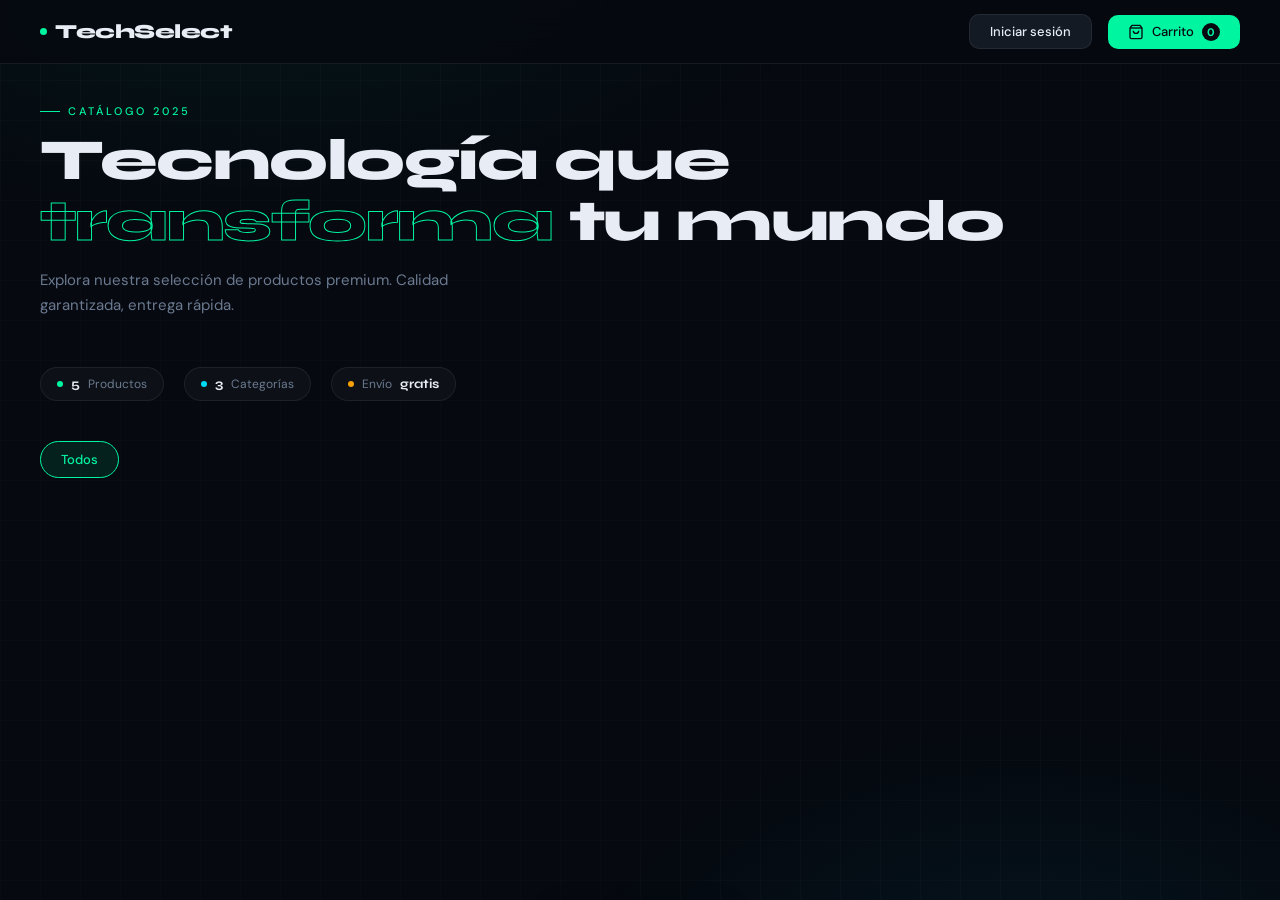
==== commit 0ce0e60e: "Agrega registro, panel de admin con CRUD real y subida de imagenes - Auth: login/registro contra Sup" ====
--- a/index.html
+++ b/index.html
@@ -79,34 +79,19 @@
             <strong>Panel de Administrador</strong>
             <span>Puedes ver las acciones de edición en cada producto</span>
           </div>
+          <button class="btn-new-product" onclick="openCreateProductModal()">
+            + Nuevo producto
+          </button>
         </div>
 
         <!-- Filters -->
-        <div class="filters">
+        <div class="filters" id="filters">
           <button
             class="filter-btn active"
             onclick="filterProducts('all', this)"
           >
             Todos
           </button>
-          <button
-            class="filter-btn"
-            onclick="filterProducts('celulares', this)"
-          >
-            📱 Celulares
-          </button>
-          <button
-            class="filter-btn"
-            onclick="filterProducts('portatiles', this)"
-          >
-            💻 Portátiles
-          </button>
-          <button
-            class="filter-btn"
-            onclick="filterProducts('electrodomesticos', this)"
-          >
-            🏠 Electrodomésticos
-          </button>
         </div>
 
         <!-- Products -->
@@ -138,54 +123,244 @@
     </div>
 
     <!-- Login Modal -->
-    <div class="modal-overlay" id="loginModal" onclick="closeLogin(event)">
+    <div class="modal-overlay" id="loginModal">
       <div class="modal">
-        <div class="modal-logo">TechSelect</Select></span></div>
-        <p>Accede a tu cuenta para continuar</p>
-
-        <div class="login-error" id="loginError">
-          ❌ Correo o contraseña incorrectos
-        </div>
-
+        <button class="modal-close" onclick="closeLogin()">✕</button>
+        <div class="modal-logo">TechSelect</div>
+        <p id="authSubtitle">Accede a tu cuenta para continuar</p>
+
+        <div class="login-error" id="loginError"></div>
+
+        <div class="input-group" id="nameGroup" style="display: none">
+          <label>Nombre</label>
+          <input type="text" id="name" placeholder="Tu nombre" />
+        </div>
         <div class="input-group">
           <label>Correo electrónico</label>
           <input type="email" id="email" placeholder="tu@correo.com" />
         </div>
         <div class="input-group">
           <label>Contraseña</label>
-          <input type="password" id="password" placeholder="••••••••" />
-        </div>
-
-        <div
-          style="
-            margin: 12px 0 4px;
-            padding: 12px;
-            background: var(--surface2);
-            border: 1px solid var(--border);
-            border-radius: 12px;
-            font-size: 12px;
-            color: var(--muted);
-            line-height: 1.9;
-          "
-        >
-          <strong
-            style="
-              color: var(--accent3);
-              font-size: 11px;
-              letter-spacing: 1px;
-              text-transform: uppercase;
-            "
-            >Cuentas de prueba</strong
-          ><br />
-          <strong style="color: var(--accent3)">admin@tech.com</strong> /
-          admin123 — Administrador<br />
-          <strong style="color: var(--accent)">cliente@tech.com</strong> /
-          cliente123 — Cliente
+          <div class="password-field">
+            <input
+              type="password"
+              id="password"
+              placeholder="••••••••"
+              oninput="updatePasswordStrength()"
+            />
+            <button
+              type="button"
+              class="btn-toggle-pw"
+              id="togglePwBtn"
+              onclick="togglePasswordVisibility()"
+              title="Mostrar contraseña"
+            >
+              <svg
+                id="pwIconEye"
+                width="17"
+                height="17"
+                fill="none"
+                stroke="currentColor"
+                stroke-width="2"
+                stroke-linecap="round"
+                stroke-linejoin="round"
+                viewBox="0 0 24 24"
+              >
+                <path d="M1 12s4-7 11-7 11 7 11 7-4 7-11 7-11-7-11-7z" />
+                <circle cx="12" cy="12" r="3" />
+              </svg>
+              <svg
+                id="pwIconEyeOff"
+                width="17"
+                height="17"
+                fill="none"
+                stroke="currentColor"
+                stroke-width="2"
+                stroke-linecap="round"
+                stroke-linejoin="round"
+                viewBox="0 0 24 24"
+                style="display: none"
+              >
+                <path
+                  d="M17.94 17.94A10.94 10.94 0 0112 19c-7 0-11-7-11-7a20.3 20.3 0 015.06-5.94M9.9 4.24A9.7 9.7 0 0112 4c7 0 11 7 11 7a20.4 20.4 0 01-3.22 4.19M14.12 14.12a3 3 0 11-4.24-4.24"
+                />
+                <line x1="1" y1="1" x2="23" y2="23" />
+              </svg>
+            </button>
+          </div>
+          <ul class="pw-rules" id="pwRules" style="display: none">
+            <li class="pw-rule" id="pwRuleLen">
+              <span class="pw-dot"></span>Mínimo 8 caracteres
+            </li>
+            <li class="pw-rule" id="pwRuleUpper">
+              <span class="pw-dot"></span>Una mayúscula
+            </li>
+            <li class="pw-rule" id="pwRuleNumber">
+              <span class="pw-dot"></span>Un número
+            </li>
+            <li class="pw-rule" id="pwRuleSymbol">
+              <span class="pw-dot"></span>Un símbolo (!@#$%...)
+            </li>
+          </ul>
         </div>
 
         <div class="modal-btns">
           <button class="btn-cancel" onclick="closeLogin()">Cancelar</button>
-          <button class="btn-submit" onclick="login()">Ingresar →</button>
+          <button class="btn-submit" id="authSubmitBtn" onclick="submitAuth()">
+            Ingresar →
+          </button>
+        </div>
+
+        <div class="auth-switch">
+          <span id="authSwitchText">¿No tienes cuenta?</span>
+          <button type="button" onclick="toggleAuthMode()" id="authSwitchBtn">
+            Crear cuenta
+          </button>
+        </div>
+      </div>
+    </div>
+
+    <!-- Confirm Email Modal -->
+    <div class="modal-overlay" id="confirmEmailModal">
+      <div class="modal">
+        <button class="modal-close" onclick="closeConfirmEmailModal()">✕</button>
+        <div class="confirm-icon">
+          <svg
+            width="26"
+            height="26"
+            fill="none"
+            stroke="currentColor"
+            stroke-width="2"
+            stroke-linecap="round"
+            stroke-linejoin="round"
+            viewBox="0 0 24 24"
+          >
+            <path d="M4 4h16a2 2 0 012 2v12a2 2 0 01-2 2H4a2 2 0 01-2-2V6a2 2 0 012-2z" />
+            <path d="M22 6l-10 7L2 6" />
+          </svg>
+        </div>
+        <h3 class="confirm-title">Confirma tu correo electrónico</h3>
+        <p class="confirm-text">
+          Sigue el enlace que enviamos a
+          <strong id="confirmEmailAddress"></strong> para confirmar tu correo
+          y terminar de crear tu cuenta.
+        </p>
+        <div class="modal-btns">
+          <button
+            class="btn-submit"
+            style="flex: 1"
+            onclick="closeConfirmEmailModal()"
+          >
+            Entendido
+          </button>
+        </div>
+      </div>
+    </div>
+
+    <!-- Delete Product Confirm Modal (admin) -->
+    <div class="modal-overlay" id="deleteProductModal">
+      <div class="modal">
+        <button class="modal-close" onclick="closeDeleteProductModal()">
+          ✕
+        </button>
+        <div class="confirm-icon confirm-icon-danger">
+          <svg
+            width="26"
+            height="26"
+            fill="none"
+            stroke="currentColor"
+            stroke-width="2"
+            stroke-linecap="round"
+            stroke-linejoin="round"
+            viewBox="0 0 24 24"
+          >
+            <path d="M3 6h18" />
+            <path d="M8 6V4a2 2 0 012-2h4a2 2 0 012 2v2" />
+            <path d="M19 6l-1 14a2 2 0 01-2 2H8a2 2 0 01-2-2L5 6" />
+            <line x1="10" y1="11" x2="10" y2="17" />
+            <line x1="14" y1="11" x2="14" y2="17" />
+          </svg>
+        </div>
+        <h3 class="confirm-title">Eliminar producto</h3>
+        <p class="confirm-text">
+          ¿Seguro que quieres eliminar
+          <strong id="deleteProductName"></strong>? Esta acción no se puede
+          deshacer.
+        </p>
+        <div class="modal-btns">
+          <button class="btn-cancel" onclick="closeDeleteProductModal()">
+            Cancelar
+          </button>
+          <button class="btn-submit btn-danger" onclick="confirmDeleteProduct()">
+            Eliminar
+          </button>
+        </div>
+      </div>
+    </div>
+
+    <!-- Edit Product Modal (admin) -->
+    <div class="modal-overlay" id="editProductModal">
+      <div class="modal modal-wide">
+        <button class="modal-close" onclick="closeEditProductModal()">
+          ✕
+        </button>
+        <div class="modal-logo" id="editModalTitle">Editar producto</div>
+        <p id="editModalSubtitle">Actualiza la información y guarda los cambios.</p>
+
+        <div class="login-error" id="editProductError"></div>
+
+        <div class="input-group">
+          <label>Nombre</label>
+          <input type="text" id="editName" placeholder="Nombre del producto" />
+        </div>
+
+        <div class="edit-row">
+          <div class="input-group">
+            <label>Categoría</label>
+            <input
+              type="text"
+              id="editCategory"
+              list="categoryOptions"
+              placeholder="ej: celulares"
+            />
+            <datalist id="categoryOptions"></datalist>
+          </div>
+          <div class="input-group">
+            <label>Precio (COP)</label>
+            <input type="number" id="editPrice" min="0" step="1" />
+          </div>
+        </div>
+
+        <div class="input-group">
+          <label>Imagen del producto</label>
+          <div class="image-upload">
+            <img id="editImgPreview" class="image-preview" style="display: none" />
+            <input
+              type="file"
+              id="editImgFile"
+              accept="image/*"
+              onchange="previewProductImage()"
+            />
+          </div>
+        </div>
+
+        <div class="input-group">
+          <label>Descripción</label>
+          <textarea id="editDescription" rows="3"></textarea>
+        </div>
+
+        <div class="input-group">
+          <label>Especificaciones (una por línea)</label>
+          <textarea id="editSpecs" rows="4"></textarea>
+        </div>
+
+        <div class="modal-btns">
+          <button class="btn-cancel" onclick="closeEditProductModal()">
+            Cancelar
+          </button>
+          <button class="btn-submit" id="editSubmitBtn" onclick="saveProductEdit()">
+            Guardar cambios →
+          </button>
         </div>
       </div>
     </div>
--- a/styles.css
+++ b/styles.css
@@ -636,12 +636,37 @@
 }
 
 .modal {
+  position: relative;
   background: var(--surface);
   border: 1px solid var(--border);
   border-radius: 24px;
   width: 360px;
   padding: 32px;
   animation: scaleIn 0.25s cubic-bezier(0.34, 1.56, 0.64, 1);
+}
+
+.modal-close {
+  position: absolute;
+  top: 16px;
+  right: 16px;
+  width: 30px;
+  height: 30px;
+  border-radius: 8px;
+  border: 1px solid var(--border);
+  background: transparent;
+  color: var(--muted);
+  cursor: pointer;
+  font-size: 13px;
+  display: flex;
+  align-items: center;
+  justify-content: center;
+  transition: all 0.2s;
+}
+
+.modal-close:hover {
+  color: var(--text);
+  border-color: var(--danger);
+  background: rgba(255, 71, 87, 0.15);
 }
 
 @keyframes scaleIn {
@@ -686,7 +711,9 @@
   margin-bottom: 7px;
 }
 
-.input-group input {
+.input-group input,
+.input-group select,
+.input-group textarea {
   width: 100%;
   padding: 12px 16px;
   background: var(--surface2);
@@ -699,9 +726,84 @@
   transition: border-color 0.2s;
 }
 
-.input-group input:focus {
+.input-group textarea {
+  resize: vertical;
+  line-height: 1.5;
+}
+
+.input-group select {
+  cursor: pointer;
+}
+
+.input-group input:focus,
+.input-group select:focus,
+.input-group textarea:focus {
   border-color: var(--accent);
   box-shadow: 0 0 0 3px rgba(0, 245, 160, 0.1);
+}
+
+.image-upload {
+  display: flex;
+  align-items: center;
+  gap: 14px;
+}
+
+.image-preview {
+  width: 64px;
+  height: 64px;
+  border-radius: 12px;
+  object-fit: cover;
+  border: 1px solid var(--border);
+  flex-shrink: 0;
+}
+
+.image-upload input[type="file"] {
+  flex: 1;
+  font-size: 12px;
+  color: var(--muted);
+}
+
+.modal-wide {
+  width: 460px;
+  max-height: 88vh;
+  overflow-y: auto;
+}
+
+.edit-row {
+  display: grid;
+  grid-template-columns: 1fr 1fr;
+  gap: 12px;
+}
+
+.password-field {
+  position: relative;
+}
+
+.password-field input {
+  padding-right: 44px;
+}
+
+.btn-toggle-pw {
+  position: absolute;
+  top: 50%;
+  right: 6px;
+  transform: translateY(-50%);
+  width: 30px;
+  height: 30px;
+  border: none;
+  background: none;
+  color: var(--muted);
+  cursor: pointer;
+  font-size: 15px;
+  border-radius: 8px;
+  display: flex;
+  align-items: center;
+  justify-content: center;
+  transition: color 0.2s;
+}
+
+.btn-toggle-pw:hover {
+  color: var(--text);
 }
 
 .modal-btns {
@@ -896,6 +998,120 @@
   color: var(--danger);
   display: none;
   margin-bottom: 14px;
+}
+
+.pw-rules {
+  list-style: none;
+  margin: 10px 0 0;
+  display: flex;
+  flex-direction: column;
+  gap: 6px;
+}
+
+.pw-rule {
+  display: flex;
+  align-items: center;
+  gap: 8px;
+  font-size: 12px;
+  color: var(--muted);
+  transition: color 0.2s;
+}
+
+.pw-rule .pw-dot {
+  position: relative;
+  width: 14px;
+  height: 14px;
+  border-radius: 50%;
+  border: 1.5px solid var(--border);
+  flex-shrink: 0;
+  transition: all 0.2s;
+}
+
+.pw-rule.met {
+  color: var(--text);
+}
+
+.pw-rule.met .pw-dot {
+  background: var(--accent);
+  border-color: var(--accent);
+}
+
+.pw-rule.met .pw-dot::after {
+  content: "✓";
+  position: absolute;
+  inset: 0;
+  display: flex;
+  align-items: center;
+  justify-content: center;
+  font-size: 9px;
+  font-weight: 700;
+  color: #060910;
+}
+
+.confirm-icon {
+  width: 52px;
+  height: 52px;
+  border-radius: 16px;
+  background: rgba(0, 245, 160, 0.1);
+  color: var(--accent);
+  display: flex;
+  align-items: center;
+  justify-content: center;
+  margin-bottom: 18px;
+}
+
+.confirm-title {
+  font-family: "Syne", sans-serif;
+  font-size: 18px;
+  font-weight: 700;
+  margin-bottom: 10px;
+}
+
+.confirm-text {
+  font-size: 13px;
+  color: var(--muted);
+  line-height: 1.7;
+  margin-bottom: 4px;
+}
+
+.confirm-text strong {
+  color: var(--text);
+}
+
+.confirm-icon-danger {
+  background: rgba(255, 71, 87, 0.1);
+  color: var(--danger);
+}
+
+.btn-danger {
+  background: var(--danger);
+}
+
+.btn-danger:hover {
+  background: #ff2d3f;
+  box-shadow: 0 4px 20px rgba(255, 71, 87, 0.3);
+}
+
+.auth-switch {
+  text-align: center;
+  margin-top: 18px;
+  font-size: 13px;
+  color: var(--muted);
+}
+
+.auth-switch button {
+  background: none;
+  border: none;
+  color: var(--accent);
+  font-family: "DM Sans", sans-serif;
+  font-size: 13px;
+  font-weight: 600;
+  cursor: pointer;
+  margin-left: 4px;
+}
+
+.auth-switch button:hover {
+  text-decoration: underline;
 }
 
 /* ── Admin panel banner ── */
@@ -934,6 +1150,29 @@
   color: var(--muted);
 }
 
+.admin-banner-text {
+  flex: 1;
+}
+
+.btn-new-product {
+  flex-shrink: 0;
+  padding: 10px 18px;
+  border-radius: 12px;
+  border: none;
+  background: var(--accent);
+  color: #060910;
+  font-family: "Syne", sans-serif;
+  font-size: 13px;
+  font-weight: 700;
+  cursor: pointer;
+  transition: all 0.2s;
+}
+
+.btn-new-product:hover {
+  background: #00d484;
+  box-shadow: 0 4px 20px rgba(0, 245, 160, 0.3);
+}
+
 /* ── Admin card overlay ── */
 .card-admin-actions {
   display: none;
